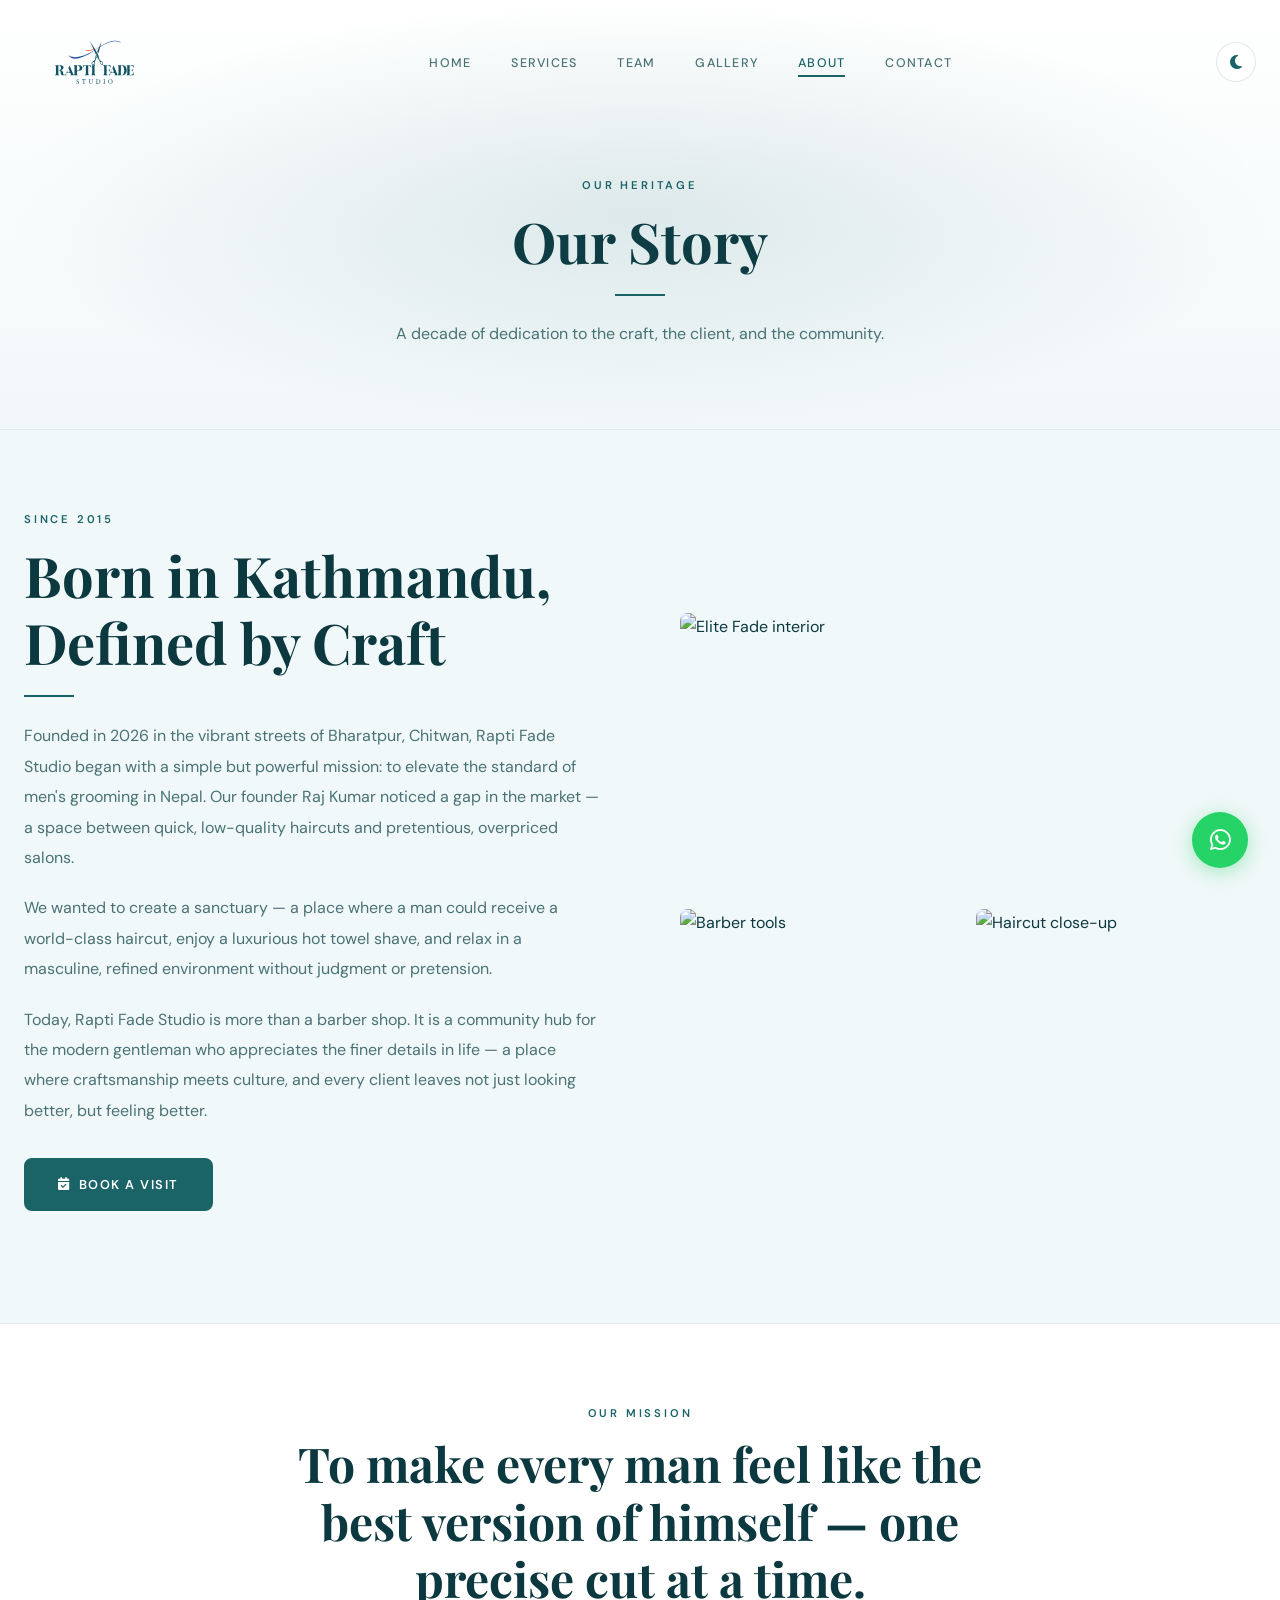
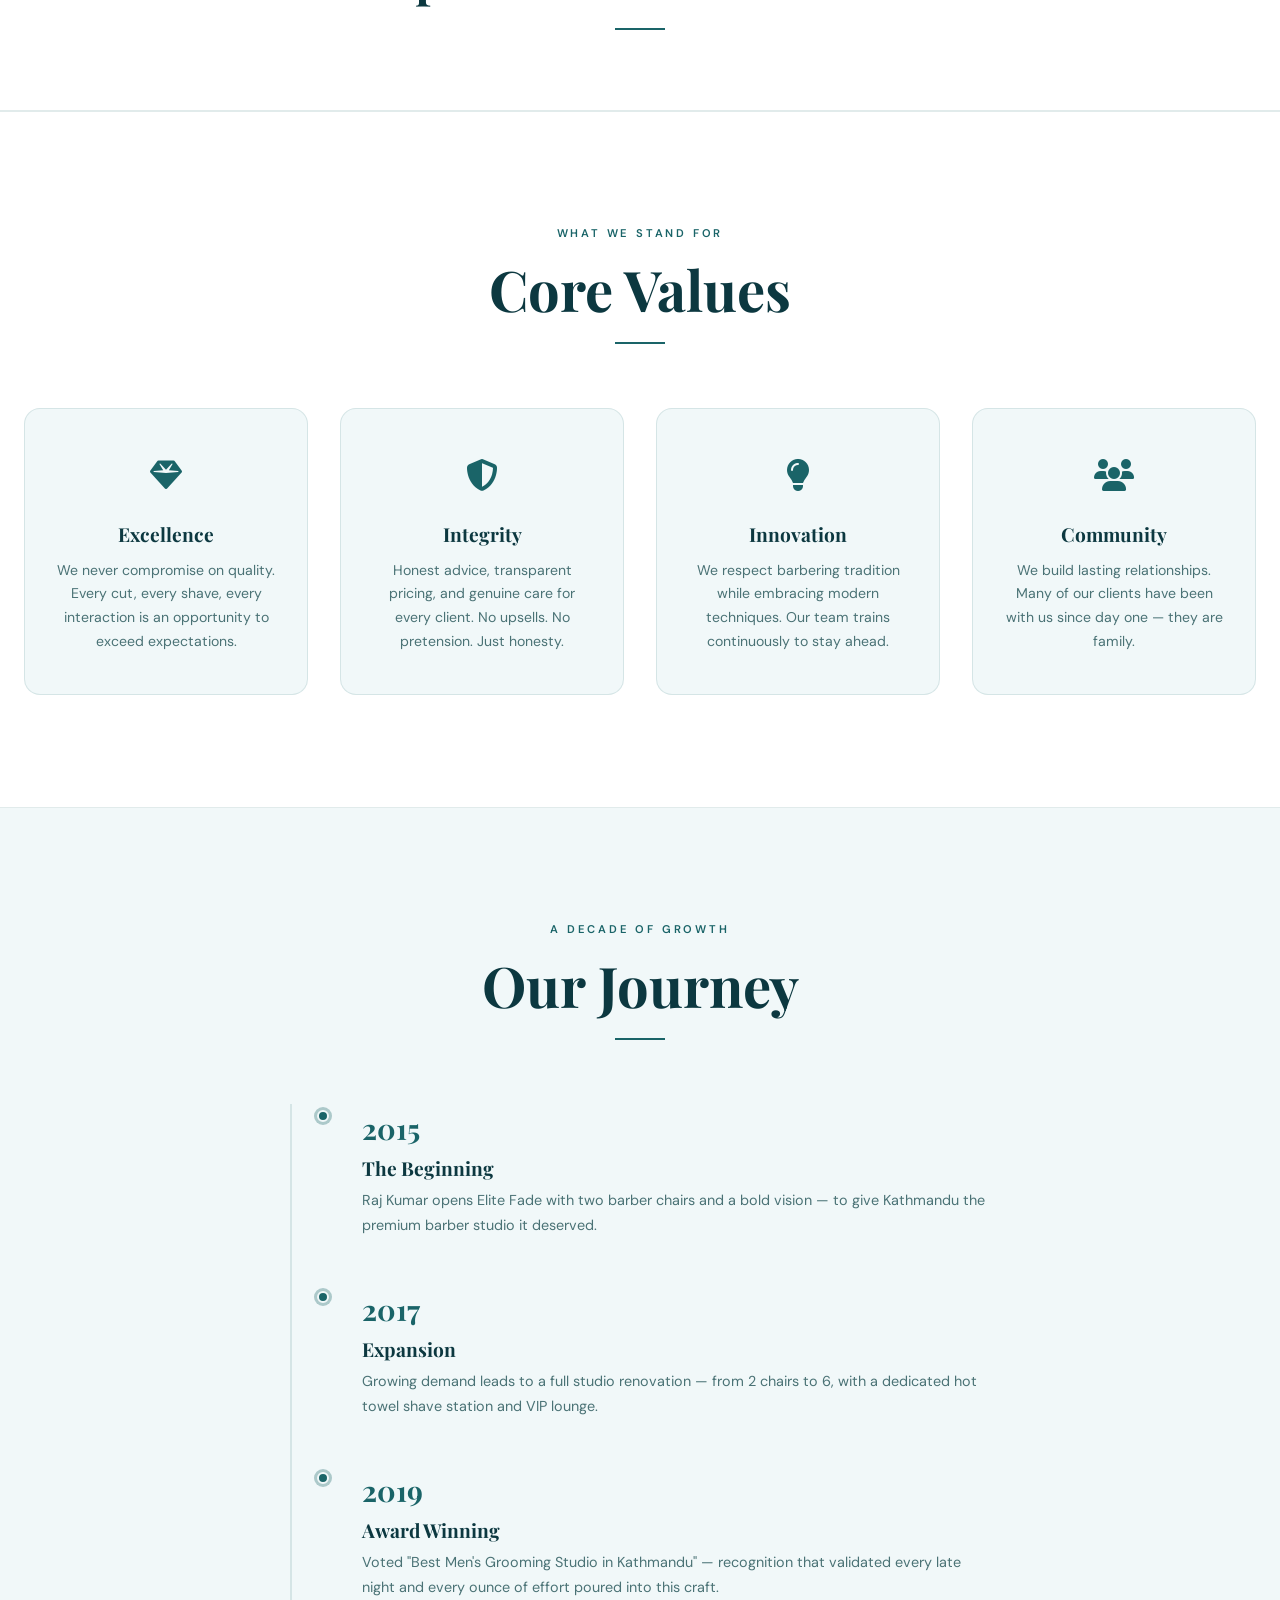
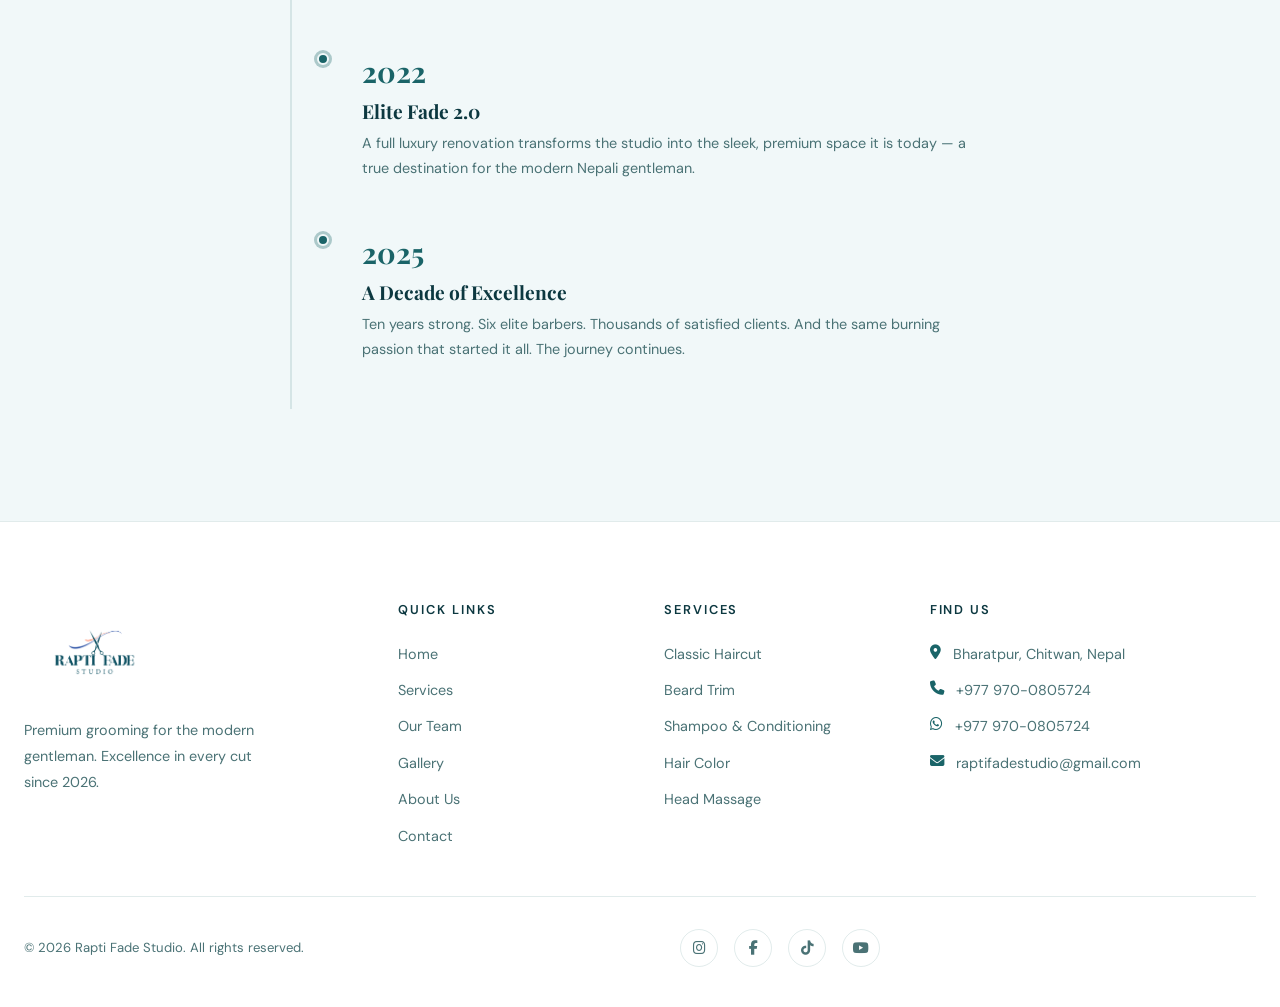
==== about/index.html @ 8de620c3 "fix: url folder structure" ====
<!DOCTYPE html>
<html lang="en" data-theme="dark">
<head>
  <meta charset="UTF-8">
  <meta name="viewport" content="width=device-width, initial-scale=1.0">
  <title>About Us | Rapti Fade Studio</title>
  <meta name="description" content="The story behind Elite Fade — Kathmandu's premium grooming studio, founded in Bharatpur, Chitwan in 2026.">
  <link rel="preconnect" href="https://fonts.googleapis.com">
  <link rel="preconnect" href="https://fonts.gstatic.com" crossorigin>
  <link href="https://fonts.googleapis.com/css2?family=DM+Sans:wght@300;400;500;600&family=Playfair+Display:ital,wght@0,400;0,500;0,700;1,400;1,500&display=swap" rel="stylesheet">
  <link rel="stylesheet" href="https://cdnjs.cloudflare.com/ajax/libs/font-awesome/6.5.1/css/all.min.css" crossorigin="anonymous">
  <link rel="stylesheet" href="/css/style.css">
  <script>(function(){var t=localStorage.getItem('ef-theme')||'dark';document.documentElement.setAttribute('data-theme',t);})();</script>
</head>
<body>

<nav class="navbar" id="navbar">
  <div class="container">
    <div class="navbar-inner">
      <a href="/" class="logo">
        <img 
          src="/assets/logo/logo.svg" 
          alt="Elite Fade" 
          width="220" 
          height="60"
          onerror="this.style.display='none'; console.log('Logo failed to load');">
        <!-- <span class="logo-text">Elite <span class="fade">Fade</span></span> -->
      </a>
      <ul class="nav-links">
        <li><a href="/" class="nav-link">Home</a></li>
        <li><a href="/services/" class="nav-link">Services</a></li>
        <li><a href="/team/" class="nav-link">Team</a></li>
        <li><a href="/gallery/" class="nav-link">Gallery</a></li>
        <li><a href="/about/" class="nav-link active">About</a></li>
        <li><a href="/contact/" class="nav-link">Contact</a></li>
      </ul>
      <div class="nav-actions">
        <button class="theme-toggle" id="theme-toggle" title="Toggle Theme"><i class="fas fa-sun"></i></button>
        <!-- <a href="/contact/" class="btn btn-gold">Book Now</a> -->
        <button class="hamburger" id="hamburger" aria-label="Toggle menu">
          <span></span><span></span><span></span>
        </button>
      </div>
    </div>
  </div>
</nav>
<div class="mobile-nav" id="mobile-nav">
  <a href="/" class="nav-link">Home</a>
  <a href="/services/" class="nav-link">Services</a>
  <a href="/team/" class="nav-link">Team</a>
  <a href="/gallery/" class="nav-link">Gallery</a>
  <a href="/about/" class="nav-link active">About</a>
  <a href="/contact/" class="nav-link">Contact</a>
  <!-- <a href="/contact/" class="btn btn-gold">Book Now</a> -->
</div>

<section class="page-hero">
  <div class="container">
    <span class="section-label">Our Heritage</span>
    <h1 class="section-title">Our Story</h1>
    <div class="section-divider" style="margin:0 auto 1.5rem"></div>
    <p class="section-subtitle" style="margin:0 auto">A decade of dedication to the craft, the client, and the community.</p>
  </div>
</section>

<!-- ─── STORY ────────────────────────────────────────────────────── -->
<section class="about-story">
  <div class="container">
    <div class="about-story-grid">
      <div class="about-story-text fade-up">
        <span class="section-label">Since 2015</span>
        <h2 class="section-title">Born in Kathmandu,<br>Defined by Craft</h2>
        <div class="section-divider"></div>
        <p>Founded in 2026 in the vibrant streets of Bharatpur, Chitwan, Rapti Fade Studio began with a simple but powerful mission: to elevate the standard of men's grooming in Nepal. Our founder Raj Kumar noticed a gap in the market — a space between quick, low-quality haircuts and pretentious, overpriced salons.</p>
        <p>We wanted to create a sanctuary — a place where a man could receive a world-class haircut, enjoy a luxurious hot towel shave, and relax in a masculine, refined environment without judgment or pretension.</p>
        <p>Today, Rapti Fade Studio is more than a barber shop. It is a community hub for the modern gentleman who appreciates the finer details in life — a place where craftsmanship meets culture, and every client leaves not just looking better, but feeling better.</p>
        <div style="margin-top:2rem">
          <a href="/contact/" class="btn btn-gold"><i class="fas fa-calendar-check"></i> Book a Visit</a>
        </div>
      </div>
      <div class="about-images fade-up" data-delay="2">
        <img src="https://picsum.photos/seed/about1/800/560?grayscale" alt="Elite Fade interior">
        <img src="https://picsum.photos/seed/about2/400/400?grayscale" alt="Barber tools">
        <img src="https://picsum.photos/seed/about3/400/400?grayscale" alt="Haircut close-up">
      </div>
    </div>
  </div>
</section>

<!-- ─── MISSION ───────────────────────────────────────────────────── -->
<section style="padding:5rem 0;background:var(--bg-card);border-top:1px solid var(--border);border-bottom:1px solid var(--border)">
  <div class="container" style="text-align:center;max-width:800px">
    <div class="fade-up">
      <span class="section-label">Our Mission</span>
      <h2 class="section-title" style="font-size:clamp(1.8rem,4vw,3rem)">To make every man feel like the best version of himself — one precise cut at a time.</h2>
      <div class="section-divider" style="margin:0 auto"></div>
    </div>
  </div>
</section>

<!-- ─── VALUES ────────────────────────────────────────────────────── -->
<section class="values-section">
  <div class="container">
    <div class="section-header fade-up">
      <span class="section-label">What We Stand For</span>
      <h2 class="section-title">Core Values</h2>
      <div class="section-divider"></div>
    </div>
    <div class="values-grid">
      <div class="value-card fade-up" data-delay="1">
        <div class="value-icon"><i class="fas fa-gem"></i></div>
        <h3>Excellence</h3>
        <p>We never compromise on quality. Every cut, every shave, every interaction is an opportunity to exceed expectations.</p>
      </div>
      <div class="value-card fade-up" data-delay="2">
        <div class="value-icon"><i class="fas fa-shield-halved"></i></div>
        <h3>Integrity</h3>
        <p>Honest advice, transparent pricing, and genuine care for every client. No upsells. No pretension. Just honesty.</p>
      </div>
      <div class="value-card fade-up" data-delay="3">
        <div class="value-icon"><i class="fas fa-lightbulb"></i></div>
        <h3>Innovation</h3>
        <p>We respect barbering tradition while embracing modern techniques. Our team trains continuously to stay ahead.</p>
      </div>
      <div class="value-card fade-up" data-delay="4">
        <div class="value-icon"><i class="fas fa-users"></i></div>
        <h3>Community</h3>
        <p>We build lasting relationships. Many of our clients have been with us since day one — they are family.</p>
      </div>
    </div>
  </div>
</section>

<!-- ─── TIMELINE ──────────────────────────────────────────────────── -->
<section class="timeline-section">
  <div class="container">
    <div class="section-header fade-up">
      <span class="section-label">A Decade of Growth</span>
      <h2 class="section-title">Our Journey</h2>
      <div class="section-divider"></div>
    </div>
    <div class="timeline">
      <div class="timeline-item fade-up">
        <div class="timeline-year">2015</div>
        <h3>The Beginning</h3>
        <p>Raj Kumar opens Elite Fade with two barber chairs and a bold vision — to give Kathmandu the premium barber studio it deserved.</p>
      </div>
      <div class="timeline-item fade-up">
        <div class="timeline-year">2017</div>
        <h3>Expansion</h3>
        <p>Growing demand leads to a full studio renovation — from 2 chairs to 6, with a dedicated hot towel shave station and VIP lounge.</p>
      </div>
      <div class="timeline-item fade-up">
        <div class="timeline-year">2019</div>
        <h3>Award Winning</h3>
        <p>Voted "Best Men's Grooming Studio in Kathmandu" — recognition that validated every late night and every ounce of effort poured into this craft.</p>
      </div>
      <div class="timeline-item fade-up">
        <div class="timeline-year">2022</div>
        <h3>Elite Fade 2.0</h3>
        <p>A full luxury renovation transforms the studio into the sleek, premium space it is today — a true destination for the modern Nepali gentleman.</p>
      </div>
      <div class="timeline-item fade-up">
        <div class="timeline-year">2025</div>
        <h3>A Decade of Excellence</h3>
        <p>Ten years strong. Six elite barbers. Thousands of satisfied clients. And the same burning passion that started it all. The journey continues.</p>
      </div>
    </div>
  </div>
</section>

<footer class="footer">
  <div class="container">
    <div class="footer-grid">
      <div class="footer-brand">
        <a href="/" class="logo">
        <img src="/assets/logo/logo.png" alt="Rapti Fade Studio" onerror="this.style.display='none'">
      </a>
        <!-- <a href="/" class="logo">Elite <span>Fade</span></a> -->
          
        <p>Premium grooming for the modern gentleman. Excellence in every cut since 2026.</p>
      </div>
      <div class="footer-col">
        <h4>Quick Links</h4>
        <ul>
          <li><a href="/">Home</a></li>
          <li><a href="/services/">Services</a></li>
          <li><a href="/team/">Our Team</a></li>
          <li><a href="/gallery/">Gallery</a></li>
          <li><a href="/about/">About Us</a></li>
          <li><a href="/contact/">Contact</a></li>
        </ul>
      </div>
      <div class="footer-col">
        <h4>Services</h4>
        <ul>
          <li><a href="/services/">Classic Haircut</a></li>
          <li><a href="/services/">Beard Trim</a></li>
          <li><a href="/services/">Shampoo &amp; Conditioning</a></li>
          <li><a href="/services/">Hair Color</a></li>
          <li><a href="/services/">Head Massage</a></li>
        </ul>
      </div>
      <div class="footer-col footer-contact">
        <h4>Find Us</h4>
        <ul>
          <li><i class="fas fa-map-marker-alt"></i> Bharatpur, Chitwan, Nepal</li>
          <li><i class="fas fa-phone"></i> +977 970-0805724</li>
          <li><i class="fab fa-whatsapp"></i> +977 970-0805724</li>
          <li><i class="fas fa-envelope"></i> raptifadestudio@gmail.com</li>
        </ul>
      </div>
    </div>
    <div class="footer-bottom">
      <p class="footer-copy">
        &copy; <span id="current-year">2026</span> Rapti Fade Studio. All rights reserved.
      </p>
      <div class="social-links">
        <a href="https://www.instagram.com/raptifadestudio" aria-label="Instagram"><i class="fab fa-instagram"></i></a>
        <a href="https://www.facebook.com/Raptifadestudio" aria-label="Facebook"><i class="fab fa-facebook-f"></i></a>
        <a href="https://www.tiktok.com/@raptifadestudio"  aria-label="TikTok"><i class="fab fa-tiktok"></i></a>
        <a href="https://www.youtube.com/@RaptiFadeStudio"  aria-label="YouTube"><i class="fab fa-youtube"></i>
        <!-- <a href="#" aria-label="Twitter"><i class="fab fa-twitter"></i></a> -->
      </div>
    </div>
  </div>
</footer>

<a href="https://wa.me/9779700805724" class="wa-fab" target="_blank" rel="noopener" aria-label="WhatsApp"><i class="fab fa-whatsapp"></i></a>
<script src="/js/script.js"></script>
</body>
</html>
---- css/style.css ----
/* ============================================================
   RAPTI FADE STUDIO — style.css
   Brand Palette: Teal #1A6468 · Coral #D63820 · Navy #1E3D8C
   ============================================================ */

@import url('https://fonts.googleapis.com/css2?family=DM+Sans:wght@300;400;500;600&family=Playfair+Display:ital,wght@0,400;0,500;0,700;1,400;1,500&display=swap');

/* ─── CSS VARIABLES ──────────────────────────────────────────────── */
:root {
  /* Light Mode — DEFAULT — Brand: Rapti Fade Studio */
  --bg:          #F1F8F9;
  --bg-card:     #FFFFFF;
  --bg-hover:    #E0F0F2;
  --text:        #0C3840;
  --text-muted:  #4A7275;
  --gold:        #1A6468;       /* brand teal */
  --gold-hover:  #0F4A4D;
  --gold-glow:   rgba(26,100,104,.12);
  --border:      rgba(26,100,104,.13);
  --border-gold: rgba(26,100,104,.32);
  --nav-bg:      rgba(241,248,249,.96);
  --shadow:      0 8px 40px rgba(12,56,64,.10);
  --shadow-card: 0 4px 20px rgba(12,56,64,.08);
  --accent-red:  #D63820;       /* coral swoosh */
  --accent-navy: #1E3D8C;       /* navy swoosh */
  --font-sans:   'DM Sans', sans-serif;
  --font-serif:  'Playfair Display', serif;
  --radius:      8px;
  --radius-lg:   16px;
  --ease:        .35s cubic-bezier(.4,0,.2,1);
}

[data-theme="dark"] {
  --bg:          #081C1E;
  --bg-card:     #0F2628;
  --bg-hover:    #163032;
  --text:        #E5F3F5;
  --text-muted:  #7AAEB2;
  --gold:        #2AAAB5;       /* lighter teal for dark bg */
  --gold-hover:  #1E8890;
  --gold-glow:   rgba(42,170,181,.15);
  --border:      rgba(255,255,255,.08);
  --border-gold: rgba(42,170,181,.35);
  --nav-bg:      rgba(8,28,30,.95);
  --shadow:      0 8px 40px rgba(0,0,0,.5);
  --shadow-card: 0 4px 20px rgba(0,0,0,.4);
  --accent-red:  #E85A3A;
  --accent-navy: #4A80D0;
}

/* ─── RESET & BASE ───────────────────────────────────────────────── */
*,*::before,*::after { margin:0; padding:0; box-sizing:border-box; }

html {
  scroll-behavior: smooth;
  transition: background-color var(--ease);
}

body {
  font-family: var(--font-sans);
  background: var(--bg);
  color: var(--text);
  line-height: 1.7;
  overflow-x: hidden;
  transition: background var(--ease), color var(--ease);
}

img { max-width:100%; display:block; }
a   { text-decoration:none; color:inherit; }
ul  { list-style:none; }
button { cursor:pointer; border:none; background:none; font-family:inherit; }

h1,h2,h3,h4,h5 { font-family:var(--font-serif); line-height:1.2; }

::-webkit-scrollbar { width:8px; }
::-webkit-scrollbar-track { background:var(--bg); }
::-webkit-scrollbar-thumb { background:var(--border); border-radius:4px; }
::-webkit-scrollbar-thumb:hover { background:var(--text-muted); }

/* ─── UTILITIES ──────────────────────────────────────────────────── */
.container { max-width:1280px; margin:0 auto; padding:0 1.5rem; }

.gold { color:var(--gold); }

.btn {
  display:inline-flex; align-items:center; gap:.5rem;
  padding:.85rem 2rem;
  font-family:var(--font-sans); font-size:.8rem; font-weight:600;
  letter-spacing:.12em; text-transform:uppercase;
  border-radius:var(--radius); transition:all var(--ease); cursor:pointer;
  white-space:nowrap;
}
.btn-gold {
  background:var(--gold); color:#fff; border:2px solid var(--gold);
}
.btn-gold:hover {
  background:var(--gold-hover); border-color:var(--gold-hover);
  transform:translateY(-2px); box-shadow:0 8px 24px rgba(26,100,104,.35);
}
.btn-outline {
  background:transparent; color:var(--gold); border:2px solid var(--gold);
}
.btn-outline:hover {
  background:var(--gold); color:#000; transform:translateY(-2px);
}

/* ─── SECTION HEADING ────────────────────────────────────────────── */
.section-label {
  font-size:.7rem; font-weight:600; letter-spacing:.25em; text-transform:uppercase;
  color:var(--gold); display:block; margin-bottom:.75rem;
}
.section-title {
  font-size:clamp(2rem,5vw,3.5rem); color:var(--text); margin-bottom:1.25rem;
}
.section-divider {
  width:50px; height:2px; background:var(--gold); margin-bottom:1.5rem;
}
.section-subtitle {
  font-size:1rem; color:var(--text-muted); max-width:600px; line-height:1.8;
}
.section-header { text-align:center; margin-bottom:4rem; }
.section-header .section-divider { margin:0 auto 1.5rem; }

/* ─── PAGE HERO (inner pages) ───────────────────────────────────── */
.page-hero {
  /* 11rem top = large navbar (~8rem) + comfortable breathing room */
  padding:11rem 0 5rem; text-align:center; position:relative;
  background:linear-gradient(180deg, var(--bg-card) 0%, var(--bg) 100%);
  border-bottom:1px solid var(--border);
}
.page-hero::before {
  content:''; position:absolute; inset:0;
  background:radial-gradient(ellipse at center, var(--gold-glow) 0%, transparent 70%);
  pointer-events:none;
}

/* ─── NAVBAR ─────────────────────────────────────────────────────── */
.navbar {
  position:fixed; top:0; left:0; right:0; z-index:1000;
  padding:.75rem 0; transition:all var(--ease);
}
.navbar.scrolled {
  background:var(--nav-bg); backdrop-filter:blur(20px);
  -webkit-backdrop-filter:blur(20px);
  border-bottom:1px solid var(--border);
  padding:.5rem 0; box-shadow:var(--shadow-card);
}
.navbar-inner { display:flex; align-items:center; justify-content:space-between; }

.logo {
  display:flex; align-items:center; gap:.75rem;
  font-family:var(--font-serif); font-size:1.5rem; font-weight:600;
  color:var(--text); z-index:1001; position:relative;
}
/* Large logo on page load (before scroll) */
.logo img {
  height:100px; width:auto; max-width:280px;
  object-fit:contain; border-radius:6px;
  transition:height .35s cubic-bezier(.4,0,.2,1),
             max-width .35s cubic-bezier(.4,0,.2,1);
}
/* Shrinks smoothly when user scrolls */
.navbar.scrolled .logo img { height:50px; max-width:180px; }
[data-theme="dark"] .logo img { background:#fff; border-radius:4px; padding:3px; }
.logo span { color:var(--gold); font-style:italic; }

.nav-links { display:flex; align-items:center; gap:2.5rem; }
.nav-links a {
  font-size:.78rem; font-weight:500; letter-spacing:.1em; text-transform:uppercase;
  color:var(--text-muted); padding:.25rem 0; position:relative;
  transition:color var(--ease);
}
.nav-links a::after {
  content:''; position:absolute; bottom:-2px; left:0;
  width:0; height:2px; background:var(--gold); transition:width var(--ease);
}
.nav-links a:hover,
.nav-links a.active { color:var(--gold); }
.nav-links a:hover::after,
.nav-links a.active::after { width:100%; }

/* ── White nav text ONLY on home page (dark hero behind navbar) ── */
body.has-hero .navbar:not(.scrolled) .nav-links a { color:rgba(255,255,255,.8); }
body.has-hero .navbar:not(.scrolled) .nav-links a:hover,
body.has-hero .navbar:not(.scrolled) .nav-links a.active { color:#ffffff; }
body.has-hero .navbar:not(.scrolled) .nav-links a::after { background:#ffffff; }

.nav-actions { display:flex; align-items:center; gap:.75rem; }

/* Theme Toggle */
.theme-toggle {
  width:40px; height:40px; border-radius:50%;
  border:1px solid var(--border); background:var(--bg-card);
  color:var(--gold); display:flex; align-items:center; justify-content:center;
  font-size:1rem; transition:all var(--ease); cursor:pointer;
}
.theme-toggle:hover {
  background:var(--gold-glow); border-color:var(--gold); transform:rotate(20deg);
}

/* Hamburger */
.hamburger {
  display:none; flex-direction:column; gap:5px; padding:6px; z-index:1001;
}
.hamburger span {
  display:block; width:24px; height:2px; background:var(--text);
  border-radius:2px; transition:all var(--ease);
}
.hamburger.open span:nth-child(1) { transform:translateY(7px) rotate(45deg); }
.hamburger.open span:nth-child(2) { opacity:0; }
.hamburger.open span:nth-child(3) { transform:translateY(-7px) rotate(-45deg); }

/* Mobile Nav Overlay */
.mobile-nav {
  position:fixed; inset:0; background:var(--bg); z-index:999;
  display:flex; flex-direction:column; align-items:center; justify-content:center;
  gap:2rem; opacity:0; visibility:hidden; transition:all var(--ease);
  padding:2rem;
}
.mobile-nav.open { opacity:1; visibility:visible; }
.mobile-nav a {
  font-family:var(--font-serif); font-size:2.5rem;
  color:var(--text); transition:color var(--ease);
}
.mobile-nav a:hover,
.mobile-nav a.active { color:var(--gold); }
.mobile-nav .btn-gold { font-size:.85rem; margin-top:1rem; }

/* ─── HERO ───────────────────────────────────────────────────────── */
.hero {
  /* padding-top pushes flex-center below the tall fixed navbar (~8rem) */
  position:relative; min-height:100vh; display:flex; align-items:center;
  padding-top:8rem; overflow:hidden;
}
.hero-bg {
  position:absolute; inset:0;
  /* Light mode: bright, clean barbershop interior */
  /* background-image:url('https://images.unsplash.com/photo-1521490683712-35a1cb235d1c?auto=format&fit=crop&w=1920&q=80'); */
  background-image: url('../assets/hero/hero2.png');
  background-size:cover; background-position:center;
  filter:brightness(.68); transition:background-image .4s ease, filter var(--ease);
}
[data-theme="dark"] .hero-bg {
  /* Dark mode: cinematic, moody barber shot */
  /* background-image:url('https://images.unsplash.com/photo-1503951914875-452162b0f3f1?auto=format&fit=crop&w=1920&q=80'); */
  background-image: url('../assets/hero/hero.png');
  background-position:center ;
  filter:brightness(.28);
}

.hero-overlay {
  position:absolute; inset:0;
  /* Light mode: lighter overlay — image shows through, stays readable */
  background:linear-gradient(135deg, rgba(8,30,40,.55) 0%, rgba(8,30,40,.18) 100%);
}
[data-theme="dark"] .hero-overlay {
  background:linear-gradient(135deg, rgba(0,0,0,.72) 0%, rgba(0,0,0,.30) 100%);
}
.hero-content { position:relative; z-index:2; max-width:820px; }

.hero-label {
  font-size:.7rem; font-weight:600; letter-spacing:.3em; text-transform:uppercase;
  color:rgba(255,255,255,.85); margin-bottom:1.5rem;
  display:flex; align-items:center; gap:1rem;
}
.hero-label::before {
  content:''; display:block; width:40px; height:1px; background:rgba(255,255,255,.55);
}
.hero-title {
  font-size:clamp(3rem,7vw,6rem); font-weight:700;
  color:#ffffff; line-height:1.05; margin-bottom:1.5rem;
}
/* Hero always sits on a dark background, so em must always be the bright teal */
.hero-title em { color:#2AAAB5; font-style:italic; }
.hero-subtitle {
  font-size:1.1rem; color:rgba(255,255,255,.7);
  margin-bottom:2.5rem; max-width:480px;
}
.hero-cta { display:flex; gap:1rem; flex-wrap:wrap; }
.hero-cta .btn-outline { color:#fff; border-color:rgba(255,255,255,.55); }
.hero-cta .btn-outline:hover { background:rgba(255,255,255,.12); border-color:#fff; }

/* ─── SERVICES PREVIEW (home) ───────────────────────────────────── */
.services-preview { padding:7rem 0; }
.services-grid { display:grid; grid-template-columns:repeat(auto-fit,minmax(250px,1fr)); gap:1.5rem; }

.service-card {
  background:var(--bg-card); border:1px solid var(--border);
  border-radius:var(--radius-lg); padding:2.5rem 2rem;
  transition:all var(--ease); position:relative; overflow:hidden;
}
.service-card::before {
  content:''; position:absolute; bottom:0; left:0; right:0;
  height:2px; background:var(--gold); transform:scaleX(0); transition:transform var(--ease);
}
.service-card:hover { border-color:var(--border-gold); box-shadow:var(--shadow-card); transform:translateY(-4px); }
.service-card:hover::before { transform:scaleX(1); }

.service-icon { font-size:2rem; color:var(--gold); margin-bottom:1.25rem; }
.service-card h3 { font-size:1.3rem; color:var(--text); margin-bottom:.5rem; }
.service-card p  { font-size:.9rem; color:var(--text-muted); margin-bottom:1.5rem; line-height:1.7; }
.service-meta    { display:flex; align-items:center; justify-content:space-between; }
.service-price   { font-family:var(--font-serif); font-size:1.3rem; color:var(--gold); font-weight:600; }
.service-duration{ font-size:.78rem; color:var(--text-muted); letter-spacing:.05em; }

/* ─── WHY CHOOSE US ──────────────────────────────────────────────── */
.why-us {
  padding:7rem 0; background:var(--bg-card);
  border-top:1px solid var(--border); border-bottom:1px solid var(--border);
}
.why-grid { display:grid; grid-template-columns:repeat(auto-fit,minmax(220px,1fr)); gap:2rem; }
.why-item {
  text-align:center; padding:2.5rem 1.5rem;
  border-radius:var(--radius-lg); transition:background var(--ease);
}
.why-item:hover { background:var(--bg-hover); }
.why-icon {
  width:64px; height:64px; border-radius:50%;
  border:1px solid var(--border-gold); background:var(--gold-glow);
  display:flex; align-items:center; justify-content:center;
  margin:0 auto 1.5rem; font-size:1.6rem; color:var(--gold);
  transition:all var(--ease);
}
.why-item:hover .why-icon { background:var(--gold); color:#000; border-color:var(--gold); }
.why-item h3 { font-size:1.2rem; color:var(--text); margin-bottom:.75rem; }
.why-item p  { font-size:.9rem; color:var(--text-muted); }

/* ─── TEAM CARDS ─────────────────────────────────────────────────── */
.team-teaser { padding:7rem 0; }
.team-grid { display:grid; grid-template-columns:repeat(auto-fit,minmax(280px,1fr)); gap:2rem; }

.team-card {
  background:var(--bg-card); border:1px solid var(--border);
  border-radius:var(--radius-lg); overflow:hidden; transition:all var(--ease);
}
.team-card:hover { border-color:var(--border-gold); transform:translateY(-4px); box-shadow:var(--shadow-card); }
.team-photo { width:100%; height:280px; object-fit:cover; filter:grayscale(30%); transition:filter var(--ease); }
.team-card:hover .team-photo { filter:grayscale(0%); }
.team-info { padding:1.5rem; }
.team-info h3 { font-size:1.2rem; color:var(--text); margin-bottom:.25rem; }
.team-role { font-size:.82rem; color:var(--gold); letter-spacing:.08em; text-transform:uppercase; margin-bottom:.75rem; }
.team-bio  { font-size:.88rem; color:var(--text-muted); line-height:1.7; }
.team-exp  {
  display:inline-block; margin-top:1rem; font-size:.75rem; font-weight:600;
  letter-spacing:.08em; text-transform:uppercase; color:var(--text-muted);
  border:1px solid var(--border); border-radius:20px; padding:.3rem .9rem;
}

/* ─── GALLERY HIGHLIGHT (home) ───────────────────────────────────── */
.gallery-highlight {
  padding:7rem 0; background:var(--bg-card);
  border-top:1px solid var(--border); border-bottom:1px solid var(--border);
}
.gallery-grid-home {
  display:grid; grid-template-columns:repeat(3,1fr);
  grid-template-rows:repeat(2,220px); gap:1rem; margin-bottom:3rem;
}
.gallery-grid-home img {
  width:100%; height:100%; object-fit:cover;
  border-radius:var(--radius); filter:grayscale(20%); transition:all var(--ease);
}
.gallery-grid-home img:hover { filter:grayscale(0%); transform:scale(1.02); }

/* ─── TESTIMONIALS ───────────────────────────────────────────────── */
.testimonials { padding:7rem 0; }
.testimonial-wrapper { position:relative; max-width:800px; margin:0 auto; }
.testimonial-slide { display:none; text-align:center; padding:2rem; }
.testimonial-slide.active { display:block; animation:fadeIn .5s ease; }
.testimonial-stars { color:var(--gold); font-size:1.2rem; margin-bottom:1.5rem; letter-spacing:.2em; }
.testimonial-text {
  font-family:var(--font-serif); font-size:clamp(1.1rem,2.5vw,1.4rem);
  color:var(--text); line-height:1.7; font-style:italic; margin-bottom:2rem;
}
.testimonial-author { font-size:.85rem; font-weight:600; letter-spacing:.1em; text-transform:uppercase; color:var(--text-muted); }
.testimonial-nav { display:flex; align-items:center; justify-content:center; gap:1rem; margin-top:3rem; }
.t-btn {
  width:44px; height:44px; border-radius:50%; border:1px solid var(--border);
  background:var(--bg-card); color:var(--text-muted);
  display:flex; align-items:center; justify-content:center;
  cursor:pointer; transition:all var(--ease); font-size:1rem;
}
.t-btn:hover { border-color:var(--gold); color:var(--gold); }
.t-dots { display:flex; gap:.5rem; }
.t-dot { width:8px; height:8px; border-radius:50%; background:var(--border); cursor:pointer; transition:all var(--ease); }
.t-dot.active { background:var(--gold); width:24px; border-radius:4px; }

/* ─── SERVICES FULL PAGE ─────────────────────────────────────────── */
.services-full { padding:5rem 0; }
.services-full-grid { display:grid; grid-template-columns:repeat(auto-fit,minmax(310px,1fr)); gap:1.5rem; }

.service-full-card {
  background:var(--bg-card); border:1px solid var(--border);
  border-radius:var(--radius-lg); padding:2.5rem;
  display:flex; flex-direction:column; gap:1rem;
  transition:all var(--ease);
}
.service-full-card:hover {
  border-color:var(--gold); box-shadow:var(--shadow-card); transform:translateY(-3px);
}
.service-full-top { display:flex; align-items:flex-start; justify-content:space-between; gap:1rem; }
.service-full-icon { font-size:2rem; color:var(--gold); }
.svc-price { font-family:var(--font-serif); font-size:1.6rem; color:var(--gold); font-weight:600; display:block; text-align:right; }
.svc-dur   { font-size:.75rem; color:var(--text-muted); letter-spacing:.05em; display:block; text-align:right; }
.service-full-card h3 { font-size:1.25rem; color:var(--text); }
.service-full-card p  { font-size:.9rem; color:var(--text-muted); line-height:1.8; flex:1; }

/* ─── TEAM FULL PAGE ─────────────────────────────────────────────── */
.team-full { padding:5rem 0; }
.team-full-grid { display:grid; grid-template-columns:repeat(auto-fit,minmax(300px,1fr)); gap:2rem; }

.team-full-card {
  background:var(--bg-card); border:1px solid var(--border);
  border-radius:var(--radius-lg); overflow:hidden; transition:all var(--ease);
}
.team-full-card:hover { border-color:var(--border-gold); box-shadow:var(--shadow-card); transform:translateY(-4px); }
.team-full-photo-wrap { position:relative; height:300px; overflow:hidden; }
.team-full-photo-wrap img { width:100%; height:100%; object-fit:cover; transition:transform var(--ease); }
.team-full-card:hover .team-full-photo-wrap img { transform:scale(1.05); }
.team-full-overlay {
  position:absolute; bottom:0; left:0; right:0; padding:1.5rem;
  background:linear-gradient(transparent, rgba(0,0,0,.85));
}
.team-full-overlay h3 { color:#fff; font-size:1.3rem; margin-bottom:.25rem; }
.team-specialty { font-size:.78rem; color:var(--gold); letter-spacing:.1em; text-transform:uppercase; }
.team-full-body { padding:1.75rem; }
.team-full-body p { font-size:.9rem; color:var(--text-muted); line-height:1.8; margin-bottom:1.25rem; }
.team-badge {
  display:inline-flex; align-items:center; gap:.4rem;
  font-size:.78rem; font-weight:600; letter-spacing:.06em; text-transform:uppercase;
  color:var(--gold); border:1px solid var(--border-gold);
  border-radius:20px; padding:.3rem .9rem; background:var(--gold-glow);
}

/* ─── GALLERY PAGE ───────────────────────────────────────────────── */
.gallery-full { padding:5rem 0; }
.gallery-masonry { columns:3; column-gap:1rem; }
.gallery-item {
  break-inside:avoid; margin-bottom:1rem;
  position:relative; overflow:hidden; border-radius:var(--radius); cursor:pointer;
}
.gallery-item img { width:100%; display:block; transition:transform .5s ease; }
.gallery-item::after {
  content:'\f00e'; font-family:'Font Awesome 6 Free'; font-weight:900;
  position:absolute; inset:0; display:flex; align-items:center; justify-content:center;
  font-size:2rem; color:#fff; background:rgba(0,0,0,.5);
  opacity:0; transition:opacity var(--ease);
}
.gallery-item:hover img { transform:scale(1.04); }
.gallery-item:hover::after { opacity:1; }

/* ─── LIGHTBOX ───────────────────────────────────────────────────── */
.lightbox {
  position:fixed; inset:0; z-index:9999; background:rgba(0,0,0,.96);
  display:flex; align-items:center; justify-content:center;
  opacity:0; visibility:hidden; transition:all .3s ease;
}
.lightbox.open { opacity:1; visibility:visible; }
.lb-img { max-width:90vw; max-height:85vh; object-fit:contain; border-radius:var(--radius); display:block; }
.lightbox-close {
  position:fixed; top:1.5rem; right:1.5rem; width:48px; height:48px;
  border-radius:50%; background:rgba(255,255,255,.1);
  border:1px solid rgba(255,255,255,.2); color:#fff;
  font-size:1.3rem; display:flex; align-items:center; justify-content:center;
  cursor:pointer; transition:background var(--ease);
}
.lightbox-close:hover { background:rgba(255,255,255,.2); }
.lightbox-prev,.lightbox-next {
  position:fixed; top:50%; transform:translateY(-50%); width:52px; height:52px;
  border-radius:50%; background:rgba(255,255,255,.1);
  border:1px solid rgba(255,255,255,.2); color:#fff;
  font-size:1.1rem; display:flex; align-items:center; justify-content:center;
  cursor:pointer; transition:all var(--ease);
}
.lightbox-prev { left:1.5rem; }
.lightbox-next { right:1.5rem; }
.lightbox-prev:hover,.lightbox-next:hover { background:rgba(26,100,104,.35); border-color:var(--gold); }
.lightbox-counter {
  position:fixed; bottom:2rem; left:50%; transform:translateX(-50%);
  font-size:.85rem; color:rgba(255,255,255,.6); letter-spacing:.1em;
}

/* ─── ABOUT PAGE ─────────────────────────────────────────────────── */
.about-story { padding:5rem 0 7rem; }
.about-story-grid { display:grid; grid-template-columns:1fr 1fr; gap:5rem; align-items:center; }
.about-story-text p { color:var(--text-muted); font-size:1rem; line-height:1.9; margin-bottom:1.25rem; }
.about-images { display:grid; grid-template-columns:1fr 1fr; gap:1rem; }
.about-images img { border-radius:var(--radius); width:100%; height:200px; object-fit:cover; }
.about-images img:first-child { grid-column:1 / -1; height:280px; }

.values-section {
  padding:7rem 0; background:var(--bg-card);
  border-top:1px solid var(--border); border-bottom:1px solid var(--border);
}
.values-grid { display:grid; grid-template-columns:repeat(auto-fit,minmax(220px,1fr)); gap:2rem; }
.value-card {
  text-align:center; padding:2.5rem 2rem;
  border:1px solid var(--border); border-radius:var(--radius-lg);
  background:var(--bg); transition:all var(--ease);
}
.value-card:hover { border-color:var(--border-gold); transform:translateY(-4px); box-shadow:var(--shadow-card); }
.value-icon { font-size:2rem; color:var(--gold); margin-bottom:1.25rem; }
.value-card h3 { font-size:1.2rem; color:var(--text); margin-bottom:.75rem; }
.value-card p  { font-size:.88rem; color:var(--text-muted); line-height:1.7; }

.timeline-section { padding:7rem 0; }
.timeline { max-width:700px; margin:0 auto; position:relative; padding-left:2rem; }
.timeline::before { content:''; position:absolute; left:0; top:0; bottom:0; width:2px; background:var(--border); }
.timeline-item { position:relative; padding:0 0 3rem 2.5rem; }
.timeline-item::before {
  content:''; position:absolute; left:-5px; top:6px;
  width:12px; height:12px; border-radius:50%;
  background:var(--gold); border:2px solid var(--bg); box-shadow:0 0 0 3px var(--border-gold);
}
.timeline-year { font-family:var(--font-serif); font-size:1.8rem; color:var(--gold); font-weight:700; margin-bottom:.25rem; }
.timeline-item h3 { font-size:1.2rem; color:var(--text); margin-bottom:.5rem; }
.timeline-item p  { font-size:.9rem; color:var(--text-muted); line-height:1.7; }

/* ─── CONTACT PAGE ───────────────────────────────────────────────── */
.contact-content { padding:5rem 0; }
.contact-cards { display:grid; grid-template-columns:repeat(auto-fit,minmax(230px,1fr)); gap:1.5rem; margin-bottom:5rem; }
.contact-card {
  background:var(--bg-card); border:1px solid var(--border);
  border-radius:var(--radius-lg); padding:2.5rem 2rem;
  text-align:center; transition:all var(--ease);
}
.contact-card:hover { border-color:var(--border-gold); box-shadow:var(--shadow-card); transform:translateY(-3px); }
.contact-card-icon {
  width:60px; height:60px; border-radius:50%;
  background:var(--gold-glow); border:1px solid var(--border-gold);
  color:var(--gold); font-size:1.4rem;
  display:flex; align-items:center; justify-content:center; margin:0 auto 1.25rem;
}
.contact-card h3 { font-size:1.1rem; color:var(--text); margin-bottom:.5rem; }
.contact-card p  { font-size:.9rem; color:var(--text-muted); line-height:1.7; }
.contact-card a  { color:var(--gold); transition:color var(--ease); }
.contact-card a:hover { color:var(--gold-hover); }

.contact-grid { display:grid; grid-template-columns:1fr 1.2fr; gap:3rem; align-items:start; }
.hours-title { font-size:1.5rem; color:var(--text); margin-bottom:1.5rem; }
.hours-table { width:100%; border-collapse:collapse; font-size:.95rem; }
.hours-table tr { border-bottom:1px solid var(--border); transition:background var(--ease); }
.hours-table tr:hover { background:var(--bg-hover); }
.hours-table td { padding:1rem .5rem; color:var(--text-muted); }
.hours-table td:last-child { text-align:right; color:var(--text); font-weight:500; }
.hours-open { color:#4caf50 !important; font-weight:600 !important; }

.map-wrap { border-radius:var(--radius-lg); overflow:hidden; border:1px solid var(--border); }
.map-wrap iframe { width:100%; height:420px; display:block; filter:none; transition:filter var(--ease); }
[data-theme="dark"] .map-wrap iframe { filter:grayscale(30%); }

/* ─── FOOTER ─────────────────────────────────────────────────────── */
.footer { background:var(--bg-card); border-top:1px solid var(--border); padding:5rem 0 2.5rem; }
.footer-grid {
  display:grid; grid-template-columns:1.5fr repeat(2,1fr) 1.5fr; gap:3rem;
  padding-bottom:3rem; border-bottom:1px solid var(--border); margin-bottom:2rem;
}
.footer-brand .logo { margin-bottom:1rem; }
.footer-brand p { font-size:.9rem; color:var(--text-muted); line-height:1.8; max-width:260px; }
.footer-col h4 {
  font-family:var(--font-sans); font-size:.8rem; font-weight:600;
  letter-spacing:.15em; text-transform:uppercase; color:var(--text); margin-bottom:1.5rem;
}
.footer-col ul { display:flex; flex-direction:column; gap:.75rem; }
.footer-col ul a,.footer-col ul li { font-size:.9rem; color:var(--text-muted); transition:color var(--ease); }
.footer-col ul a:hover { color:var(--gold); }
.footer-contact li { display:flex; align-items:flex-start; gap:.75rem; font-size:.9rem; color:var(--text-muted); }
.footer-contact i  { color:var(--gold); margin-top:3px; flex-shrink:0; }
.footer-bottom { display:flex; align-items:center; justify-content:space-between; gap:1rem; }
.footer-copy { font-size:.82rem; color:var(--text-muted); }
.social-links { display:flex; gap:1rem; }
.social-links a {
  width:38px; height:38px; border-radius:50%; border:1px solid var(--border);
  color:var(--text-muted); display:flex; align-items:center; justify-content:center;
  font-size:.9rem; transition:all var(--ease);
}
.social-links a:hover { color:var(--gold); border-color:var(--gold); background:var(--gold-glow); }

/* ─── WHATSAPP FAB ───────────────────────────────────────────────── */
.wa-fab {
  position:fixed; bottom:2rem; right:2rem; width:56px; height:56px;
  border-radius:50%; background:#25d366; color:#fff; font-size:1.5rem;
  display:flex; align-items:center; justify-content:center;
  box-shadow:0 4px 20px rgba(37,211,102,.4);
  transition:all var(--ease); z-index:900; cursor:pointer;
}
.wa-fab:hover { transform:scale(1.1) translateY(-3px); box-shadow:0 8px 28px rgba(37,211,102,.5); }

/* ─── SCROLL ANIMATIONS ──────────────────────────────────────────── */
.fade-up { opacity:0; transform:translateY(30px); transition:opacity .6s ease, transform .6s ease; }
.fade-up.visible { opacity:1; transform:translateY(0); }
.fade-up[data-delay="1"] { transition-delay:.1s; }
.fade-up[data-delay="2"] { transition-delay:.2s; }
.fade-up[data-delay="3"] { transition-delay:.3s; }
.fade-up[data-delay="4"] { transition-delay:.4s; }

/* ─── KEYFRAMES ──────────────────────────────────────────────────── */
@keyframes fadeIn {
  from { opacity:0; transform:translateY(10px); }
  to   { opacity:1; transform:translateY(0); }
}

/* ─── RESPONSIVE ─────────────────────────────────────────────────── */
@media (max-width:1024px) {
  .footer-grid { grid-template-columns:1fr 1fr; }
  .about-story-grid { grid-template-columns:1fr; gap:3rem; }
  .contact-grid { grid-template-columns:1fr; }
  .gallery-masonry { columns:2; }
  /* Logo: slightly smaller on tablet, still prominent before scroll */
  .logo img { height:80px; max-width:240px; }
  .navbar.scrolled .logo img { height:46px; max-width:160px; }
  /* Navbar ~104px tall at tablet → adjust hero/page-hero clearance */
  .hero { padding-top:7rem; }
  .page-hero { padding:9.5rem 0 4.5rem; }
}

@media (max-width:768px) {
  .nav-links,.nav-actions .btn-gold { display:none; }
  .hamburger { display:flex; }
  .hero-title { font-size:clamp(2.5rem,8vw,4rem); }
  .gallery-grid-home { grid-template-columns:repeat(2,1fr); grid-template-rows:repeat(3,160px); }
  .footer-grid { grid-template-columns:1fr; gap:2rem; }
  .footer-bottom { flex-direction:column; text-align:center; }
  .gallery-masonry { columns:1; }
  .services-full-grid { grid-template-columns:1fr; }
  .team-full-grid { grid-template-columns:1fr; }
  .values-grid { grid-template-columns:1fr 1fr; }
  /* Logo: compact for mobile, still visible before scroll */
  .logo img { height:64px; max-width:200px; }
  .navbar.scrolled .logo img { height:38px; max-width:130px; }
  /* Navbar padding tighter on mobile */
  .navbar { padding:.5rem 0; }
  .navbar.scrolled { padding:.3rem 0; }
  /* Navbar ~80px tall on mobile → scale down clearance */
  .hero { padding-top:5.5rem; }
  .page-hero { padding:8rem 0 4rem; }
}

@media (max-width:480px) {
  .hero-cta { flex-direction:column; }
  .gallery-grid-home { grid-template-columns:1fr; grid-template-rows:none; }
  .gallery-grid-home img { height:180px; }
  .values-grid { grid-template-columns:1fr; }
  /* Logo: smallest size for small phones */
  .logo img { height:52px; max-width:160px; }
  .navbar.scrolled .logo img { height:32px; max-width:110px; }
  /* Navbar ~68px tall on small phones */
  .hero { padding-top:4.5rem; }
  .page-hero { padding:7rem 0 3.5rem; }
}
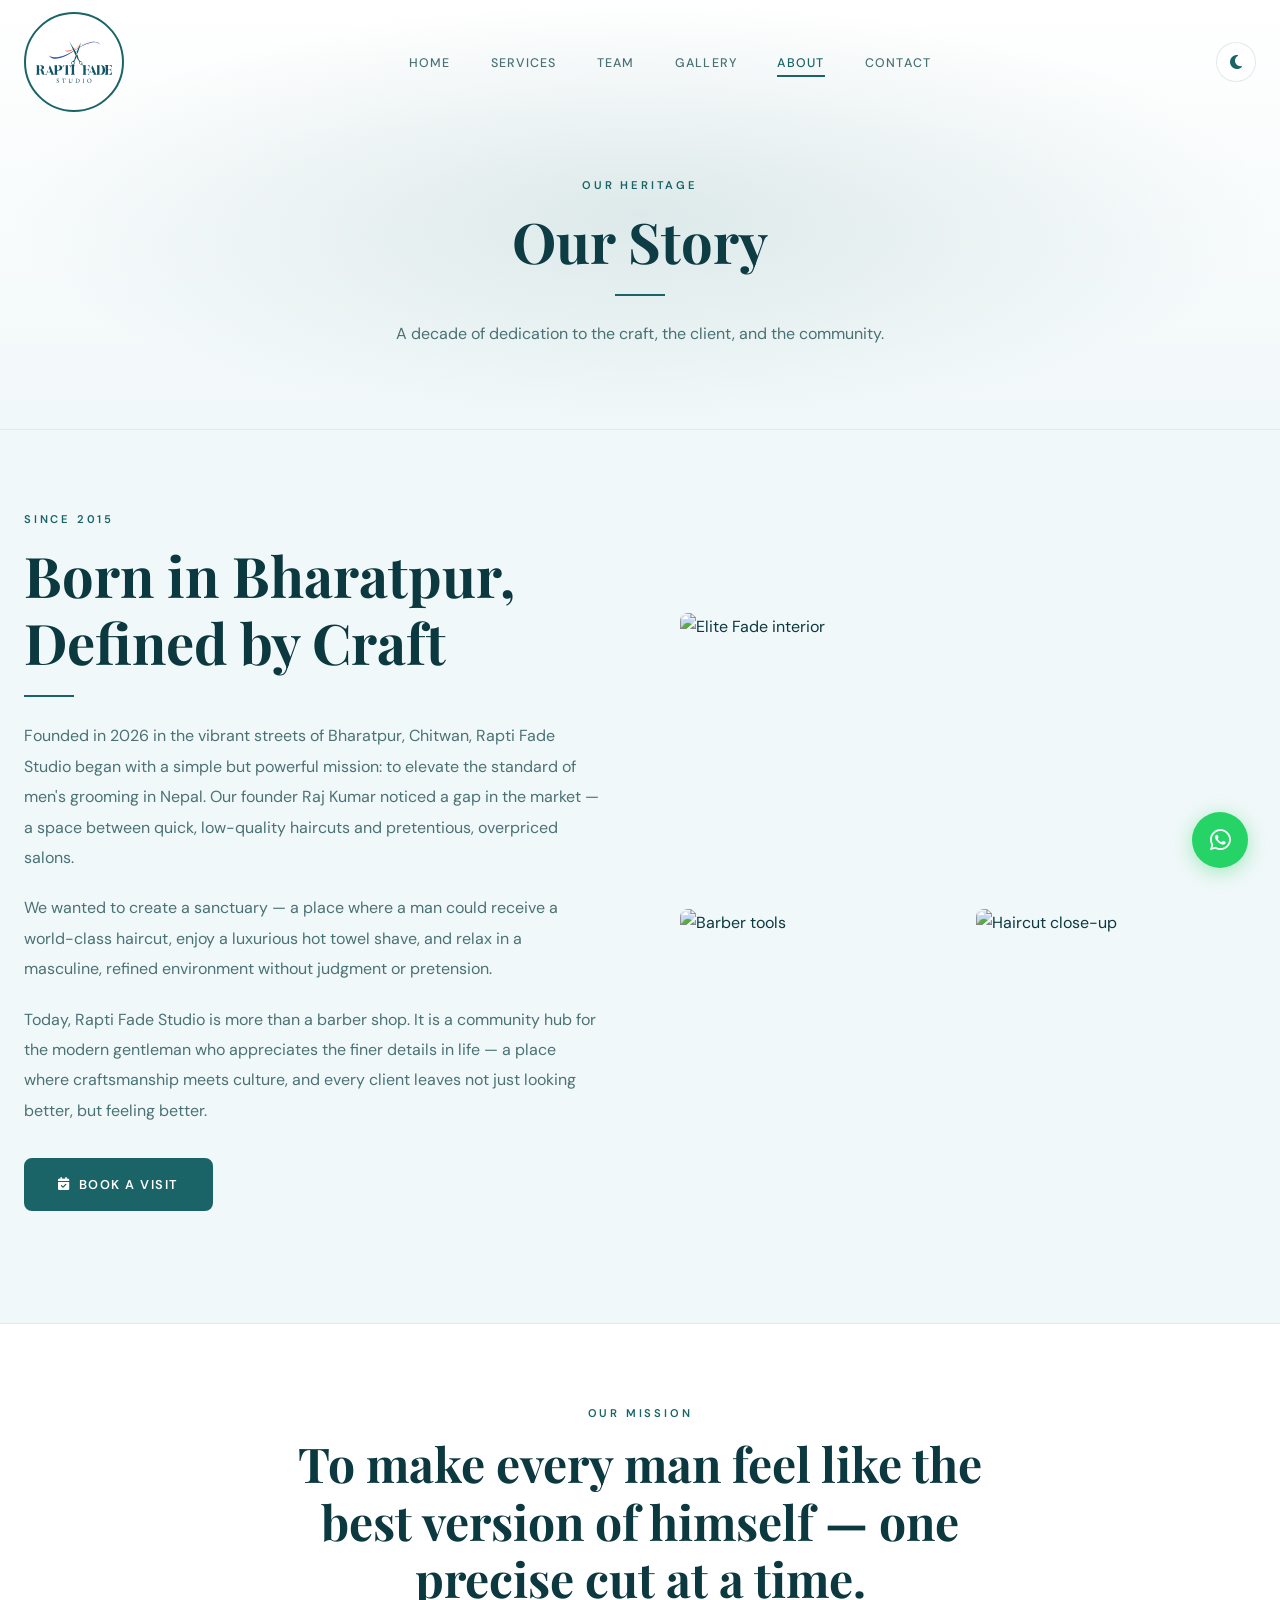
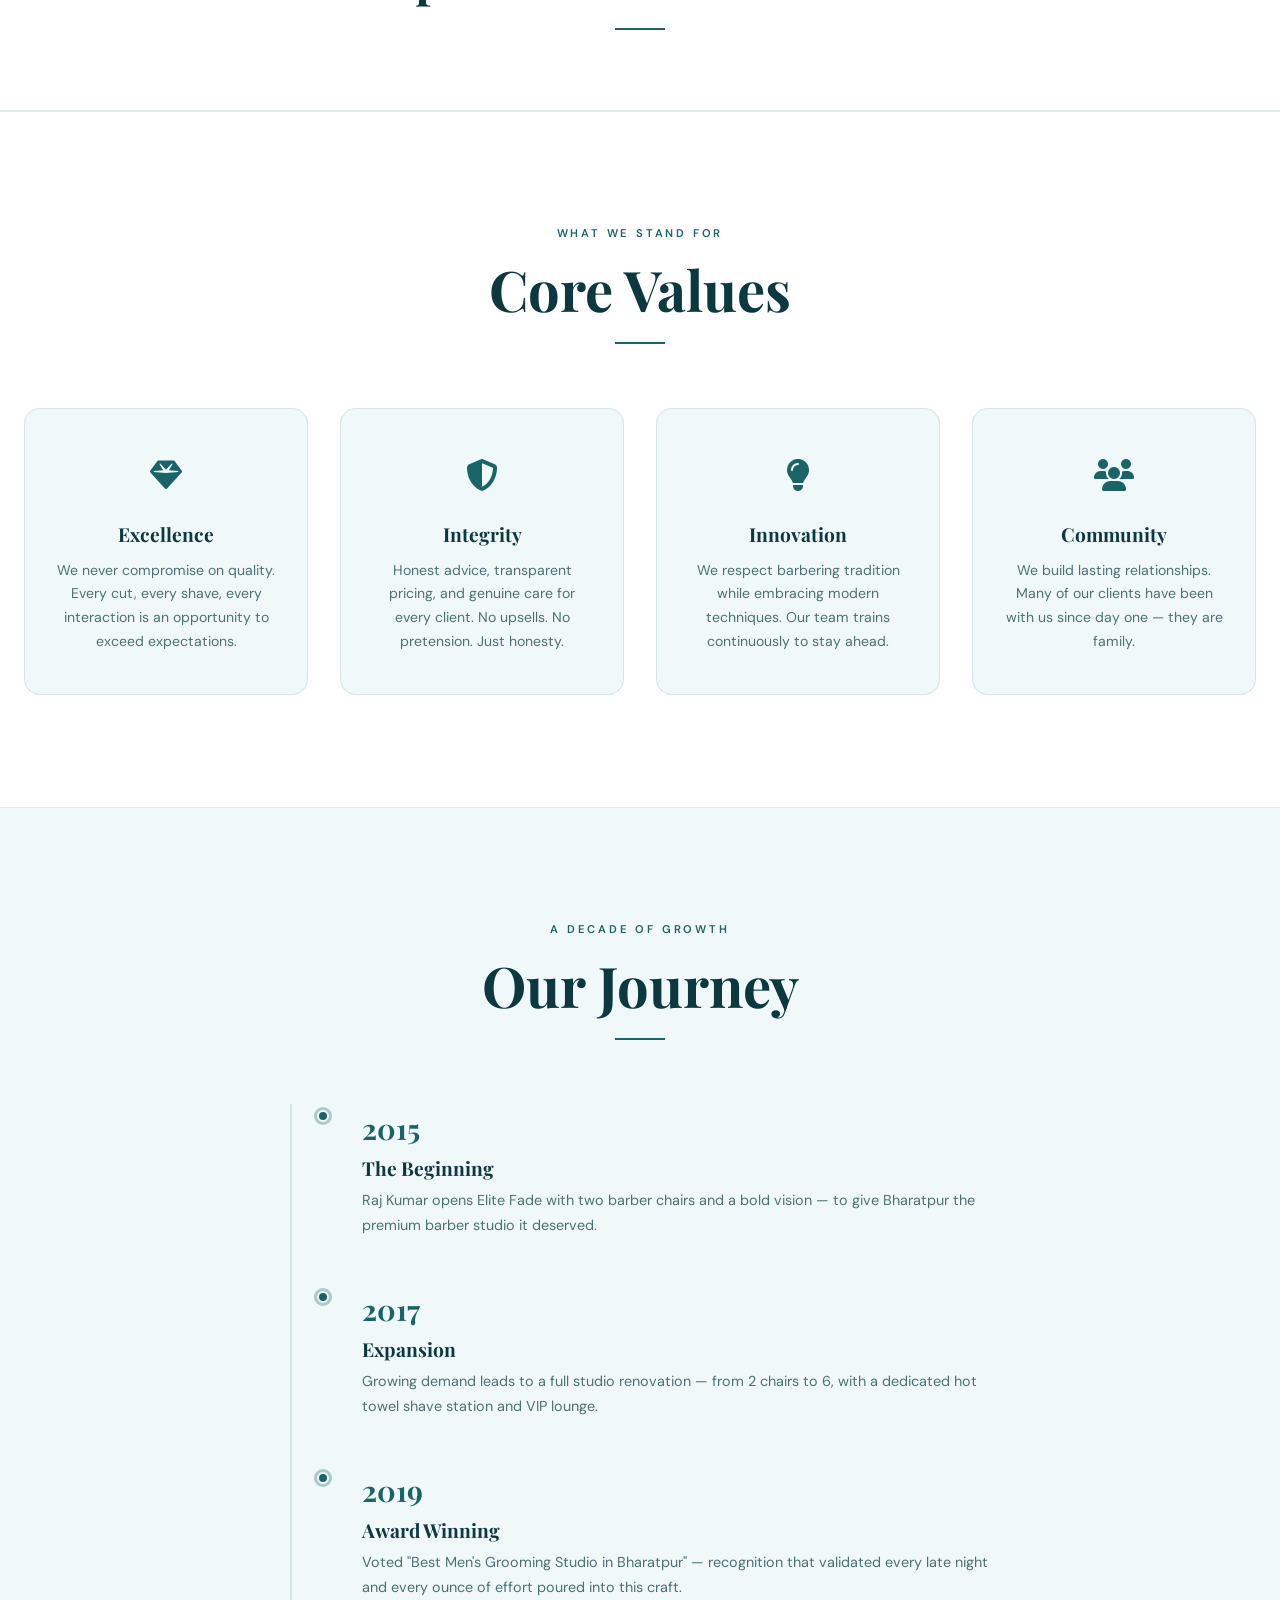
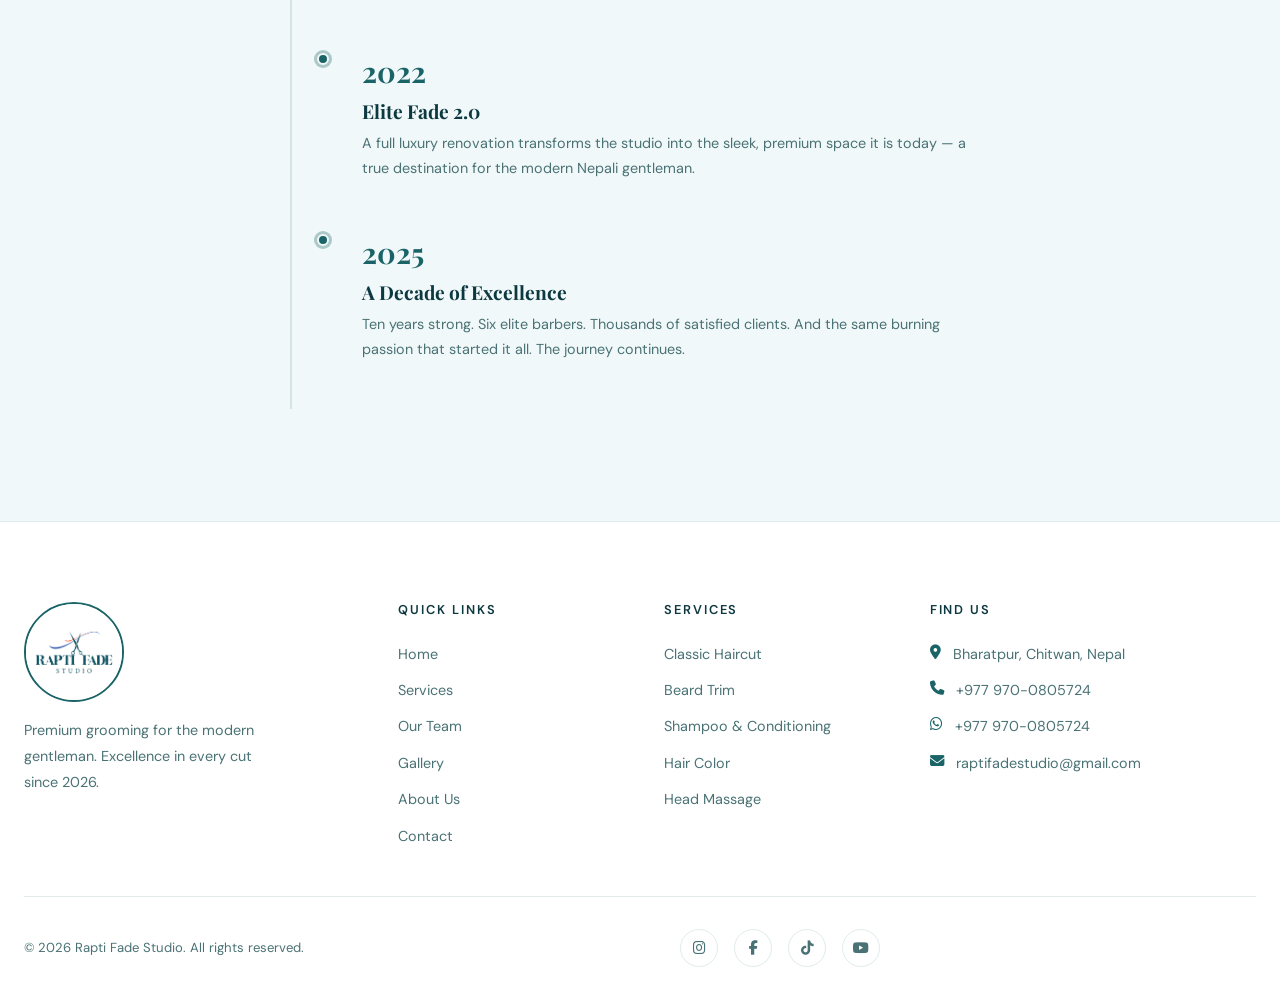
==== commit b49f62e1: "update: Qr, favicon, name changes to rapti" ====
--- a/about/index.html
+++ b/about/index.html
@@ -3,8 +3,9 @@
 <head>
   <meta charset="UTF-8">
   <meta name="viewport" content="width=device-width, initial-scale=1.0">
+  <link rel="icon" type="image/png" href="/assets/logo/favicon.png">
   <title>About Us | Rapti Fade Studio</title>
-  <meta name="description" content="The story behind Elite Fade — Kathmandu's premium grooming studio, founded in Bharatpur, Chitwan in 2026.">
+  <meta name="description" content="The story behind Elite Fade — Bharatpur's premium grooming studio, founded in Bharatpur, Chitwan in 2026.">
   <link rel="preconnect" href="https://fonts.googleapis.com">
   <link rel="preconnect" href="https://fonts.gstatic.com" crossorigin>
   <link href="https://fonts.googleapis.com/css2?family=DM+Sans:wght@300;400;500;600&family=Playfair+Display:ital,wght@0,400;0,500;0,700;1,400;1,500&display=swap" rel="stylesheet">
@@ -69,7 +70,7 @@
     <div class="about-story-grid">
       <div class="about-story-text fade-up">
         <span class="section-label">Since 2015</span>
-        <h2 class="section-title">Born in Kathmandu,<br>Defined by Craft</h2>
+        <h2 class="section-title">Born in Bharatpur,<br>Defined by Craft</h2>
         <div class="section-divider"></div>
         <p>Founded in 2026 in the vibrant streets of Bharatpur, Chitwan, Rapti Fade Studio began with a simple but powerful mission: to elevate the standard of men's grooming in Nepal. Our founder Raj Kumar noticed a gap in the market — a space between quick, low-quality haircuts and pretentious, overpriced salons.</p>
         <p>We wanted to create a sanctuary — a place where a man could receive a world-class haircut, enjoy a luxurious hot towel shave, and relax in a masculine, refined environment without judgment or pretension.</p>
@@ -143,7 +144,7 @@
       <div class="timeline-item fade-up">
         <div class="timeline-year">2015</div>
         <h3>The Beginning</h3>
-        <p>Raj Kumar opens Elite Fade with two barber chairs and a bold vision — to give Kathmandu the premium barber studio it deserved.</p>
+        <p>Raj Kumar opens Elite Fade with two barber chairs and a bold vision — to give Bharatpur the premium barber studio it deserved.</p>
       </div>
       <div class="timeline-item fade-up">
         <div class="timeline-year">2017</div>
@@ -153,7 +154,7 @@
       <div class="timeline-item fade-up">
         <div class="timeline-year">2019</div>
         <h3>Award Winning</h3>
-        <p>Voted "Best Men's Grooming Studio in Kathmandu" — recognition that validated every late night and every ounce of effort poured into this craft.</p>
+        <p>Voted "Best Men's Grooming Studio in Bharatpur" — recognition that validated every late night and every ounce of effort poured into this craft.</p>
       </div>
       <div class="timeline-item fade-up">
         <div class="timeline-year">2022</div>
--- a/css/style.css
+++ b/css/style.css
@@ -154,14 +154,26 @@
 }
 /* Large logo on page load (before scroll) */
 .logo img {
-  height:100px; width:auto; max-width:280px;
-  object-fit:contain; border-radius:6px;
-  transition:height .35s cubic-bezier(.4,0,.2,1),
+  height:100px; 
+  width: 100px;
+  /* width:auto; */
+  max-width:280px;
+  object-fit:contain; 
+  /* border-radius:6px; */
+  border-radius: 50% !important;
+  object-fit: cover;             /* Prevents squishing the logo */
+  border: 2px solid var(--gold); /* Adds a brand-colored ring */
+  background: #fff;
+  /* transition:height .35s cubic-bezier(.4,0,.2,1),
              max-width .35s cubic-bezier(.4,0,.2,1);
+} */
+ transition: height .35s cubic-bezier(.4,0,.2,1),
+              width .35s cubic-bezier(.4,0,.2,1),
+              max-width .35s cubic-bezier(.4,0,.2,1);
 }
 /* Shrinks smoothly when user scrolls */
-.navbar.scrolled .logo img { height:50px; max-width:180px; }
-[data-theme="dark"] .logo img { background:#fff; border-radius:4px; padding:3px; }
+.navbar.scrolled .logo img { height:50px;width: 50px; max-width:180px; }
+[data-theme="dark"] .logo img { background:#fff; border-radius:4px; padding:2px; }
 .logo span { color:var(--gold); font-style:italic; }
 
 .nav-links { display:flex; align-items:center; gap:2.5rem; }
@@ -335,6 +347,7 @@
 }
 .team-card:hover { border-color:var(--border-gold); transform:translateY(-4px); box-shadow:var(--shadow-card); }
 .team-photo { width:100%; height:280px; object-fit:cover; filter:grayscale(30%); transition:filter var(--ease); }
+/* .team-photo {object-fit:cover; background: #000; } */
 .team-card:hover .team-photo { filter:grayscale(0%); }
 .team-info { padding:1.5rem; }
 .team-info h3 { font-size:1.2rem; color:var(--text); margin-bottom:.25rem; }
@@ -547,6 +560,73 @@
 .map-wrap { border-radius:var(--radius-lg); overflow:hidden; border:1px solid var(--border); }
 .map-wrap iframe { width:100%; height:420px; display:block; filter:none; transition:filter var(--ease); }
 [data-theme="dark"] .map-wrap iframe { filter:grayscale(30%); }
+
+/* ─── QR MODAL STYLES ────────────────────────────────────────────── */
+.qr-modal {
+  position: fixed;
+  inset: 0;
+  background: rgba(8, 28, 30, 0.9); /* Matches your dark brand bg */
+  backdrop-filter: blur(8px);
+  z-index: 2000;
+  display: flex;
+  align-items: center;
+  justify-content: center;
+  opacity: 0;
+  visibility: hidden;
+  transition: all var(--ease);
+}
+
+.qr-modal.active {
+  opacity: 1;
+  visibility: visible;
+}
+
+.qr-modal-content {
+  background: var(--bg-card);
+  padding: 3rem 2rem;
+  border-radius: var(--radius-lg);
+  position: relative;
+  max-width: 400px;
+  width: 90%;
+  text-align: center;
+  border: 1px solid var(--border-gold);
+  transform: translateY(20px);
+  transition: transform var(--ease);
+}
+
+.qr-modal.active .qr-modal-content {
+  transform: translateY(0);
+}
+
+.qr-close {
+  position: absolute;
+  top: 1rem;
+  right: 1.5rem;
+  font-size: 2rem;
+  color: var(--text-muted);
+  cursor: pointer;
+  transition: color var(--ease);
+}
+
+.qr-close:hover {
+  color: var(--accent-red);
+}
+
+.qr-image {
+  width: 250px;
+  height: 250px;
+  margin: 1.5rem auto;
+  border: 4px solid #fff;
+  border-radius: var(--radius);
+  box-shadow: var(--shadow-card);
+}
+
+.qr-modal h3 {
+  font-family: var(--font-serif);
+  font-size: 1.8rem;
+  color: var(--gold);
+  margin-bottom: 0.5rem;
+}
 
 /* ─── FOOTER ─────────────────────────────────────────────────────── */
 .footer { background:var(--bg-card); border-top:1px solid var(--border); padding:5rem 0 2.5rem; }
@@ -606,8 +686,8 @@
   .contact-grid { grid-template-columns:1fr; }
   .gallery-masonry { columns:2; }
   /* Logo: slightly smaller on tablet, still prominent before scroll */
-  .logo img { height:80px; max-width:240px; }
-  .navbar.scrolled .logo img { height:46px; max-width:160px; }
+  .logo img { height:80px; width: 80px; max-width:240px; }
+  .navbar.scrolled .logo img { height:46px; height: 46px; max-width:160px; }
   /* Navbar ~104px tall at tablet → adjust hero/page-hero clearance */
   .hero { padding-top:7rem; }
   .page-hero { padding:9.5rem 0 4.5rem; }
@@ -625,8 +705,8 @@
   .team-full-grid { grid-template-columns:1fr; }
   .values-grid { grid-template-columns:1fr 1fr; }
   /* Logo: compact for mobile, still visible before scroll */
-  .logo img { height:64px; max-width:200px; }
-  .navbar.scrolled .logo img { height:38px; max-width:130px; }
+  .logo img { height:74px; width: 74px; max-width:200px; }
+  .navbar.scrolled .logo img { height:38px; width: 38px; max-width:130px; }
   /* Navbar padding tighter on mobile */
   .navbar { padding:.5rem 0; }
   .navbar.scrolled { padding:.3rem 0; }
@@ -641,8 +721,8 @@
   .gallery-grid-home img { height:180px; }
   .values-grid { grid-template-columns:1fr; }
   /* Logo: smallest size for small phones */
-  .logo img { height:52px; max-width:160px; }
-  .navbar.scrolled .logo img { height:32px; max-width:110px; }
+  .logo img { height:62px; width:62px; max-width:160px; }
+  .navbar.scrolled .logo img { height:32px; width:32px;max-width:110px; }
   /* Navbar ~68px tall on small phones */
   .hero { padding-top:4.5rem; }
   .page-hero { padding:7rem 0 3.5rem; }
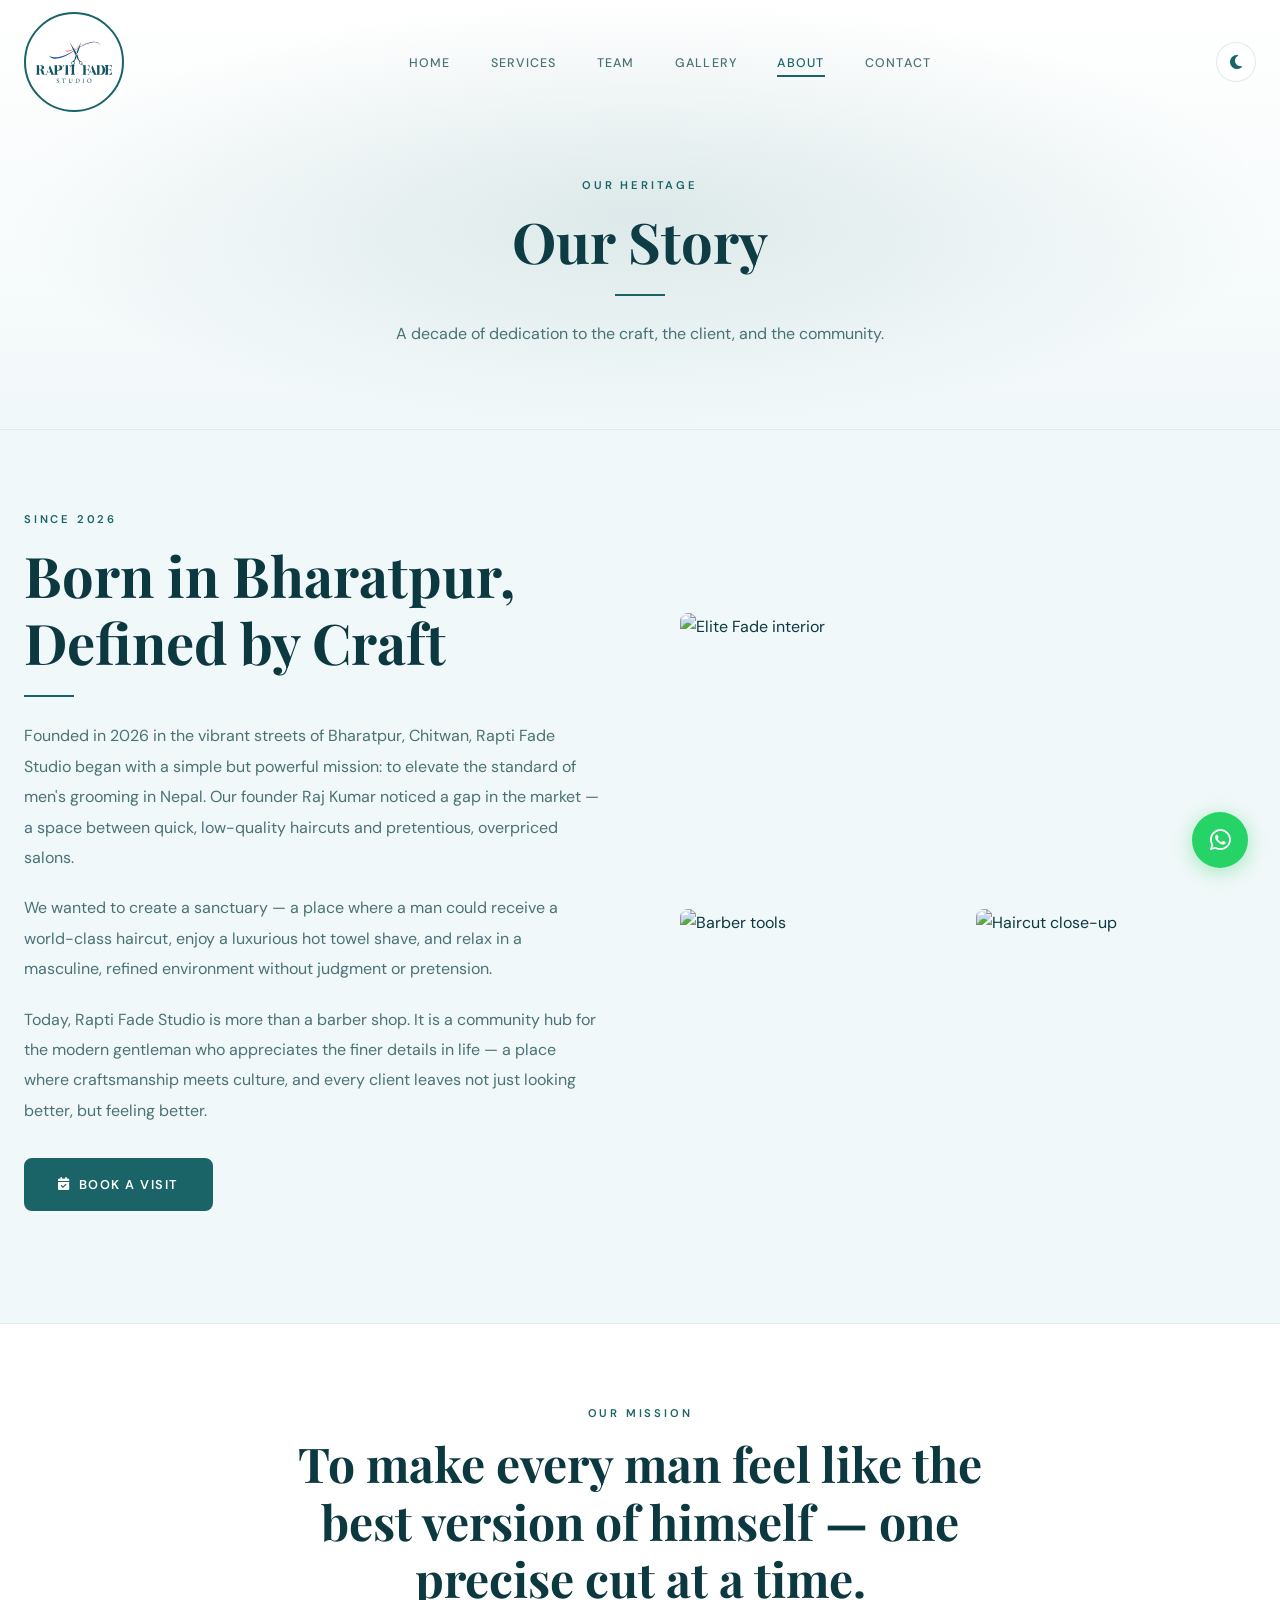
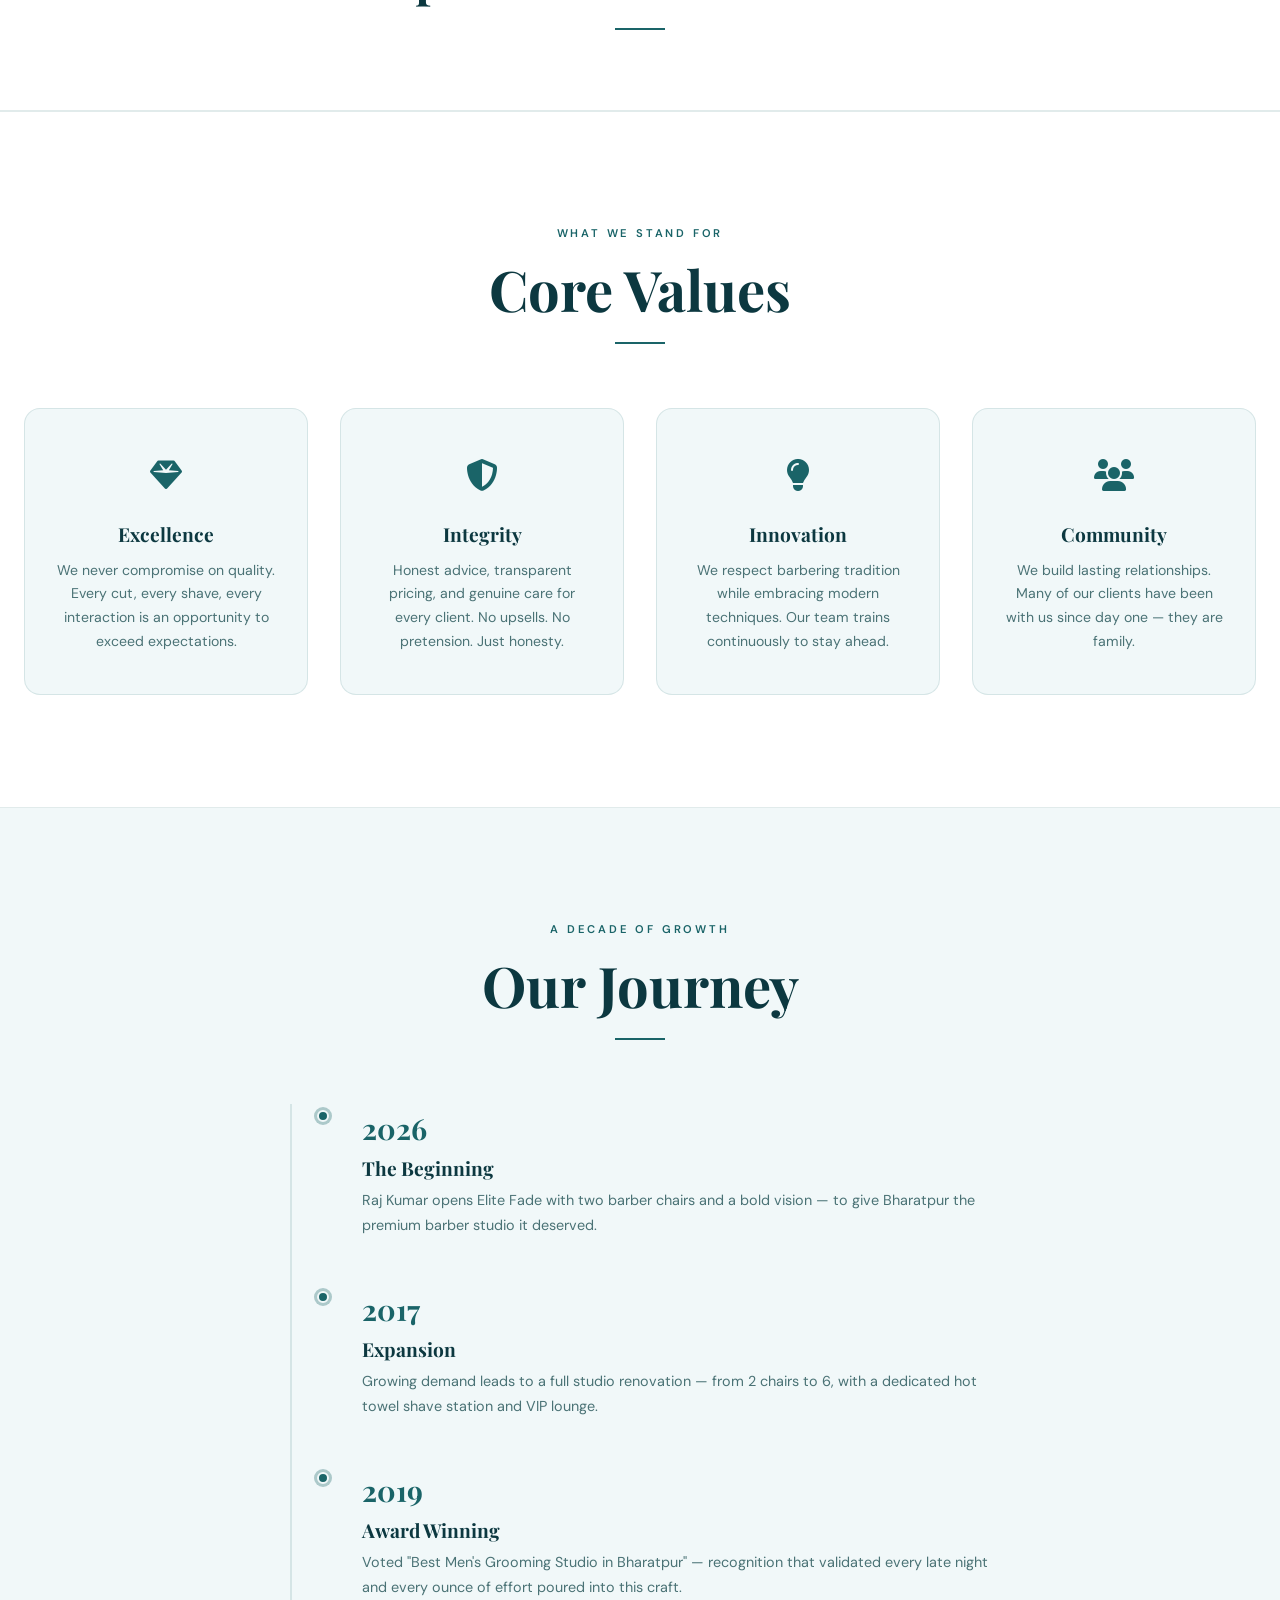
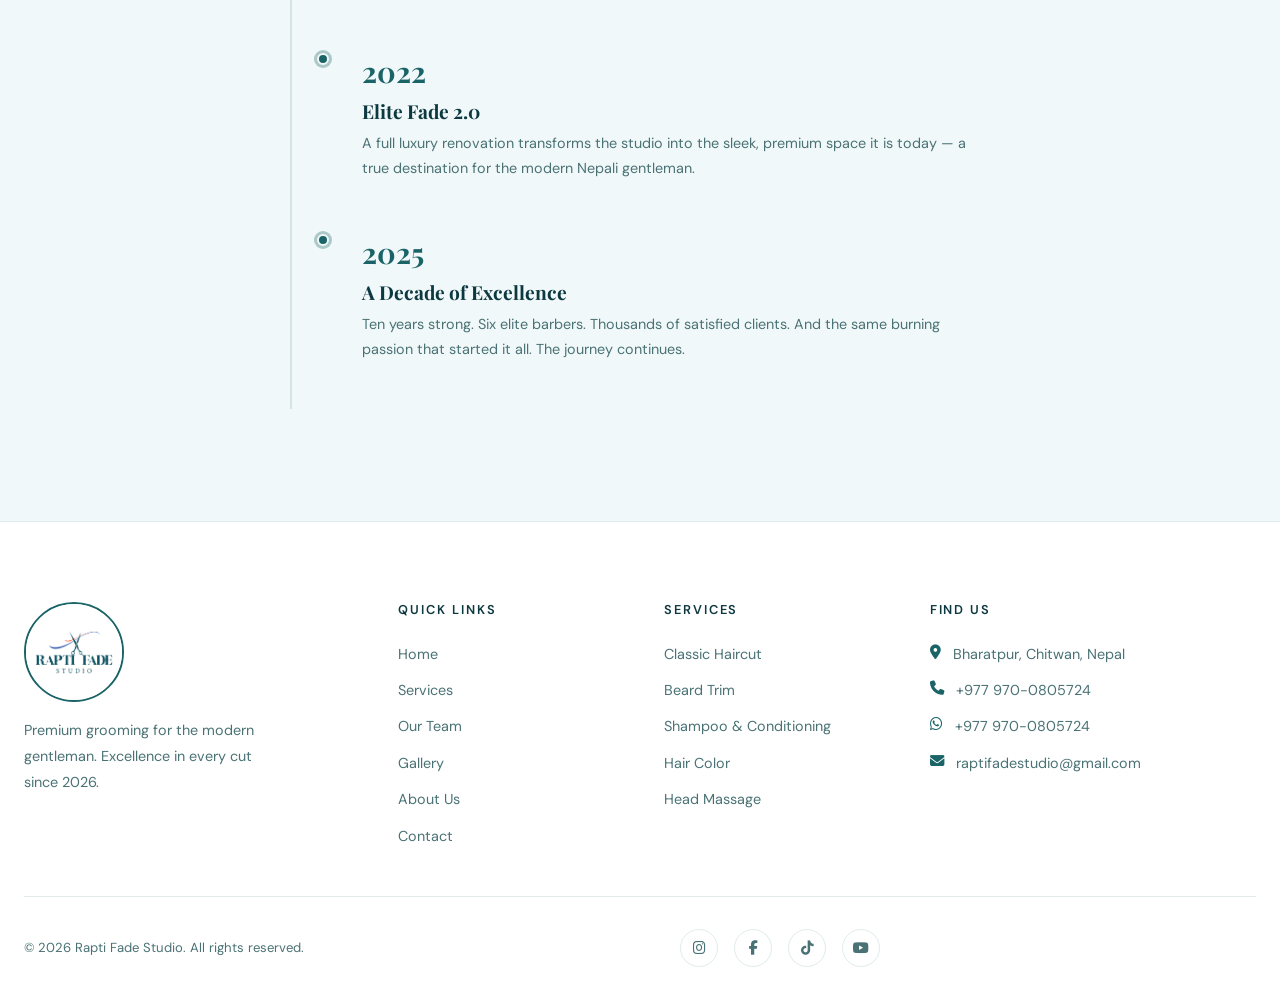
==== commit 87946d13: "2026 update" ====
--- a/about/index.html
+++ b/about/index.html
@@ -69,7 +69,7 @@
   <div class="container">
     <div class="about-story-grid">
       <div class="about-story-text fade-up">
-        <span class="section-label">Since 2015</span>
+        <span class="section-label">Since 2026</span>
         <h2 class="section-title">Born in Bharatpur,<br>Defined by Craft</h2>
         <div class="section-divider"></div>
         <p>Founded in 2026 in the vibrant streets of Bharatpur, Chitwan, Rapti Fade Studio began with a simple but powerful mission: to elevate the standard of men's grooming in Nepal. Our founder Raj Kumar noticed a gap in the market — a space between quick, low-quality haircuts and pretentious, overpriced salons.</p>
@@ -142,7 +142,7 @@
     </div>
     <div class="timeline">
       <div class="timeline-item fade-up">
-        <div class="timeline-year">2015</div>
+        <div class="timeline-year">2026</div>
         <h3>The Beginning</h3>
         <p>Raj Kumar opens Elite Fade with two barber chairs and a bold vision — to give Bharatpur the premium barber studio it deserved.</p>
       </div>
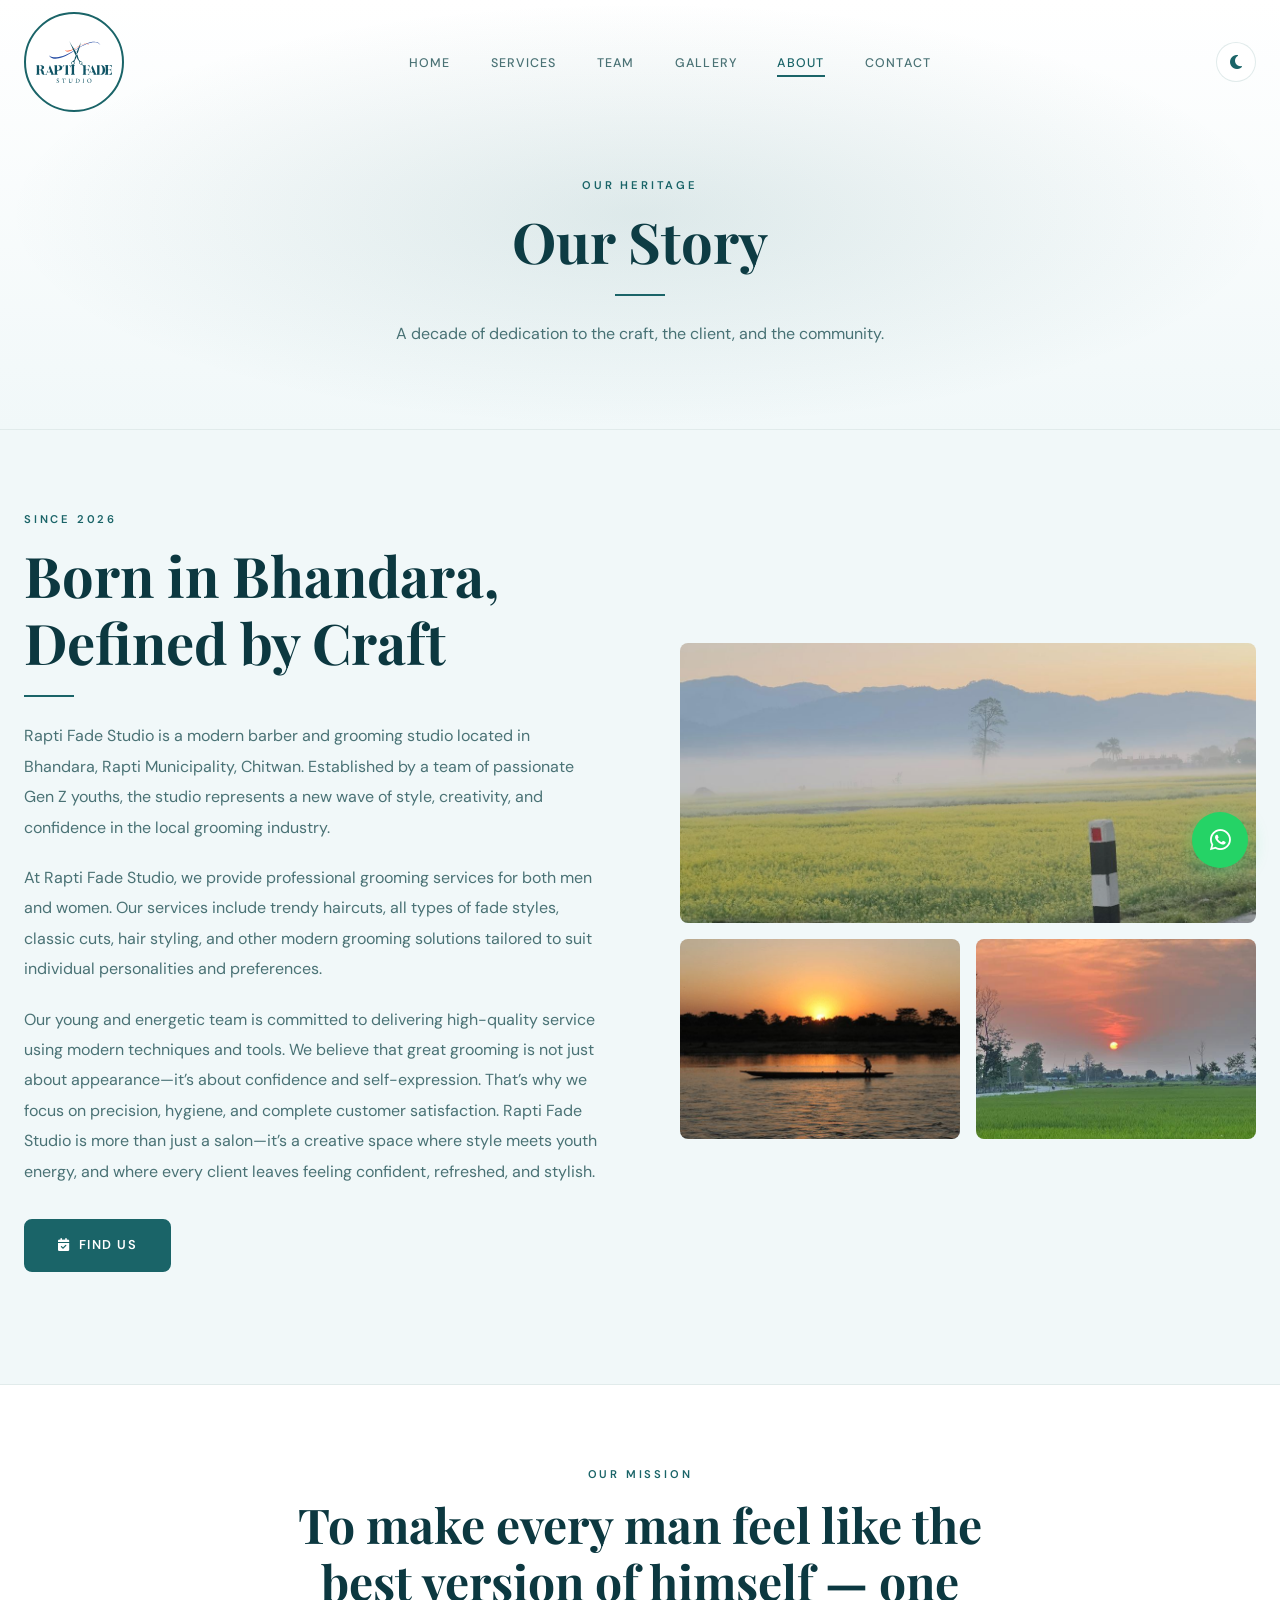
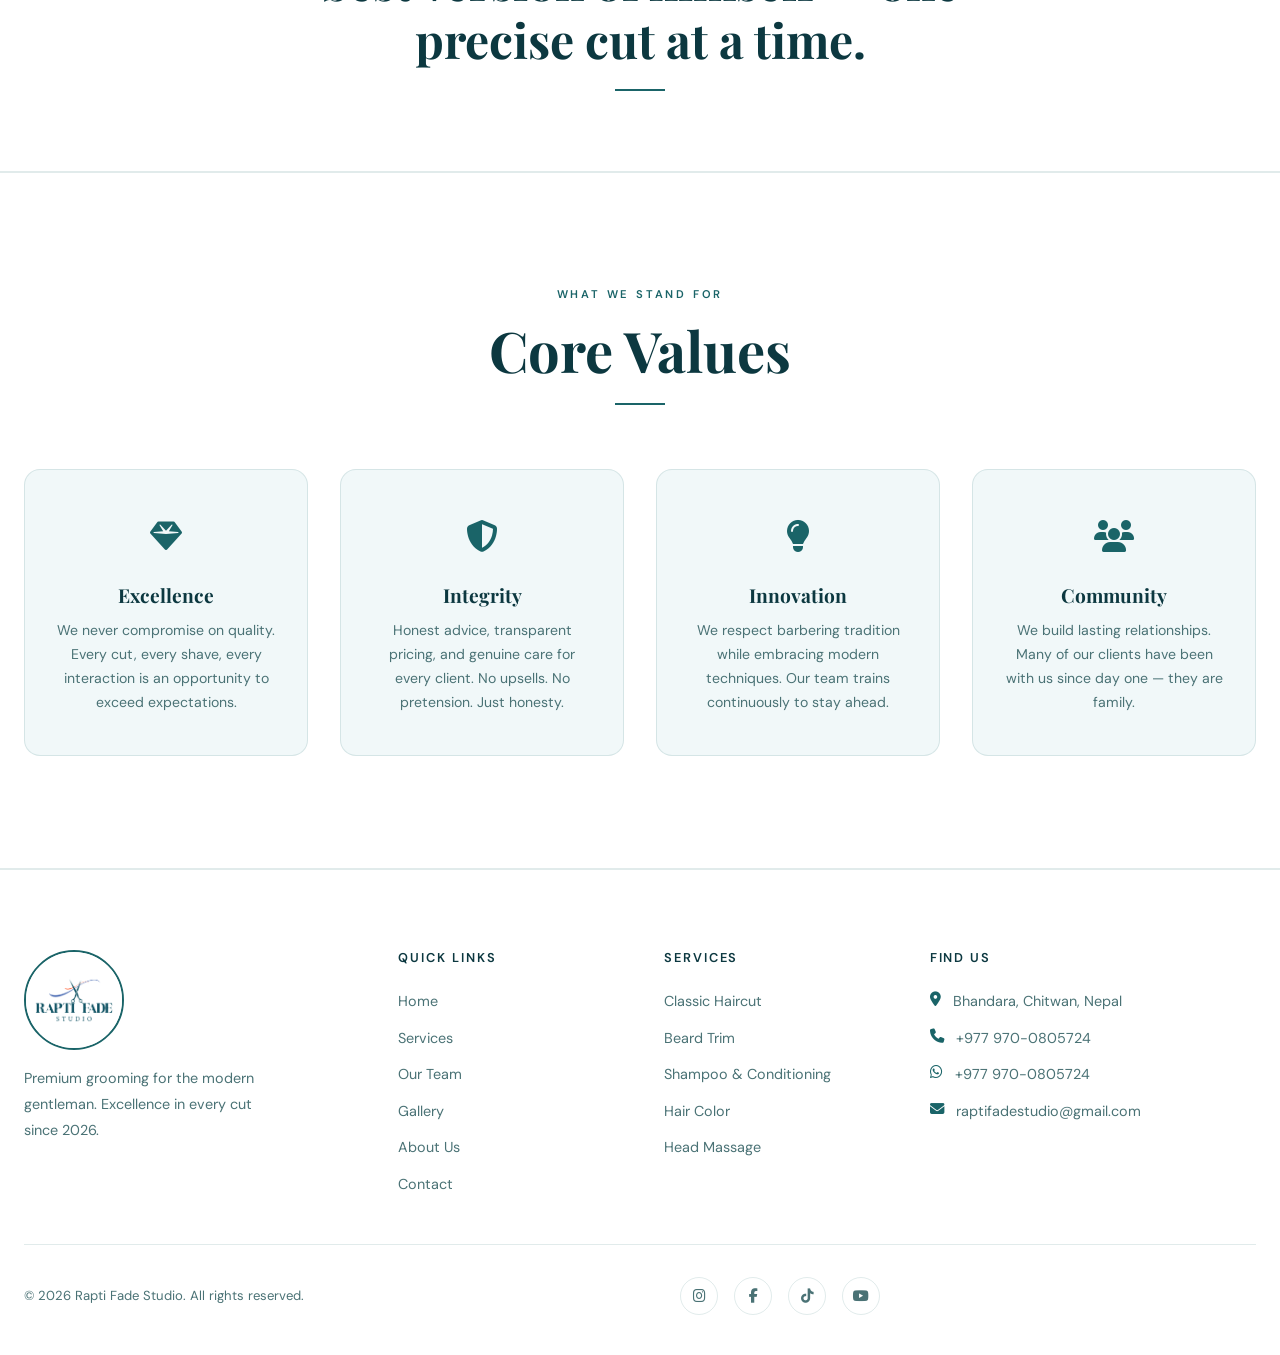
==== commit 74c53edb: "pic and about" ====
--- a/about/index.html
+++ b/about/index.html
@@ -70,19 +70,21 @@
     <div class="about-story-grid">
       <div class="about-story-text fade-up">
         <span class="section-label">Since 2026</span>
-        <h2 class="section-title">Born in Bharatpur,<br>Defined by Craft</h2>
+        <h2 class="section-title">Born in Bhandara,<br>Defined by Craft</h2>
         <div class="section-divider"></div>
-        <p>Founded in 2026 in the vibrant streets of Bharatpur, Chitwan, Rapti Fade Studio began with a simple but powerful mission: to elevate the standard of men's grooming in Nepal. Our founder Raj Kumar noticed a gap in the market — a space between quick, low-quality haircuts and pretentious, overpriced salons.</p>
-        <p>We wanted to create a sanctuary — a place where a man could receive a world-class haircut, enjoy a luxurious hot towel shave, and relax in a masculine, refined environment without judgment or pretension.</p>
-        <p>Today, Rapti Fade Studio is more than a barber shop. It is a community hub for the modern gentleman who appreciates the finer details in life — a place where craftsmanship meets culture, and every client leaves not just looking better, but feeling better.</p>
+        <p>Rapti Fade Studio is a modern barber and grooming studio located in Bhandara, Rapti Municipality, Chitwan. Established by a team of passionate Gen Z youths, the studio represents a new wave of style, creativity, and confidence in the local grooming industry.</p>
+        <p>At Rapti Fade Studio, we provide professional grooming services for both men and women. Our services include trendy haircuts, all types of fade styles, classic cuts, hair styling, and other modern grooming solutions tailored to suit individual personalities and preferences.</p>
+        <p>Our young and energetic team is committed to delivering high-quality service using modern techniques and tools. We believe that great grooming is not just about appearance—it’s about confidence and self-expression. That’s why we focus on precision, hygiene, and complete customer satisfaction.
+
+Rapti Fade Studio is more than just a salon—it’s a creative space where style meets youth energy, and where every client leaves feeling confident, refreshed, and stylish.</p>
         <div style="margin-top:2rem">
-          <a href="/contact/" class="btn btn-gold"><i class="fas fa-calendar-check"></i> Book a Visit</a>
+          <a href="/contact/" class="btn btn-gold"><i class="fas fa-calendar-check"></i> Find Us</a>
         </div>
       </div>
       <div class="about-images fade-up" data-delay="2">
-        <img src="https://picsum.photos/seed/about1/800/560?grayscale" alt="Elite Fade interior">
-        <img src="https://picsum.photos/seed/about2/400/400?grayscale" alt="Barber tools">
-        <img src="https://picsum.photos/seed/about3/400/400?grayscale" alt="Haircut close-up">
+        <img src="/assets/about/about1.jpeg" alt="Elite Fade interior">
+        <img src="/assets/about/about2.jpeg" alt="Barber tools">
+        <img src="/assets/about/about3.jpeg" alt="Haircut close-up">
       </div>
     </div>
   </div>
@@ -133,7 +135,7 @@
 </section>
 
 <!-- ─── TIMELINE ──────────────────────────────────────────────────── -->
-<section class="timeline-section">
+<!-- <section class="timeline-section">
   <div class="container">
     <div class="section-header fade-up">
       <span class="section-label">A Decade of Growth</span>
@@ -167,8 +169,8 @@
         <p>Ten years strong. Six elite barbers. Thousands of satisfied clients. And the same burning passion that started it all. The journey continues.</p>
       </div>
     </div>
-  </div>
-</section>
+  </div> -->
+<!-- </section> -->
 
 <footer class="footer">
   <div class="container">
@@ -205,7 +207,7 @@
       <div class="footer-col footer-contact">
         <h4>Find Us</h4>
         <ul>
-          <li><i class="fas fa-map-marker-alt"></i> Bharatpur, Chitwan, Nepal</li>
+          <li><i class="fas fa-map-marker-alt"></i> Bhandara, Chitwan, Nepal</li>
           <li><i class="fas fa-phone"></i> +977 970-0805724</li>
           <li><i class="fab fa-whatsapp"></i> +977 970-0805724</li>
           <li><i class="fas fa-envelope"></i> raptifadestudio@gmail.com</li>
